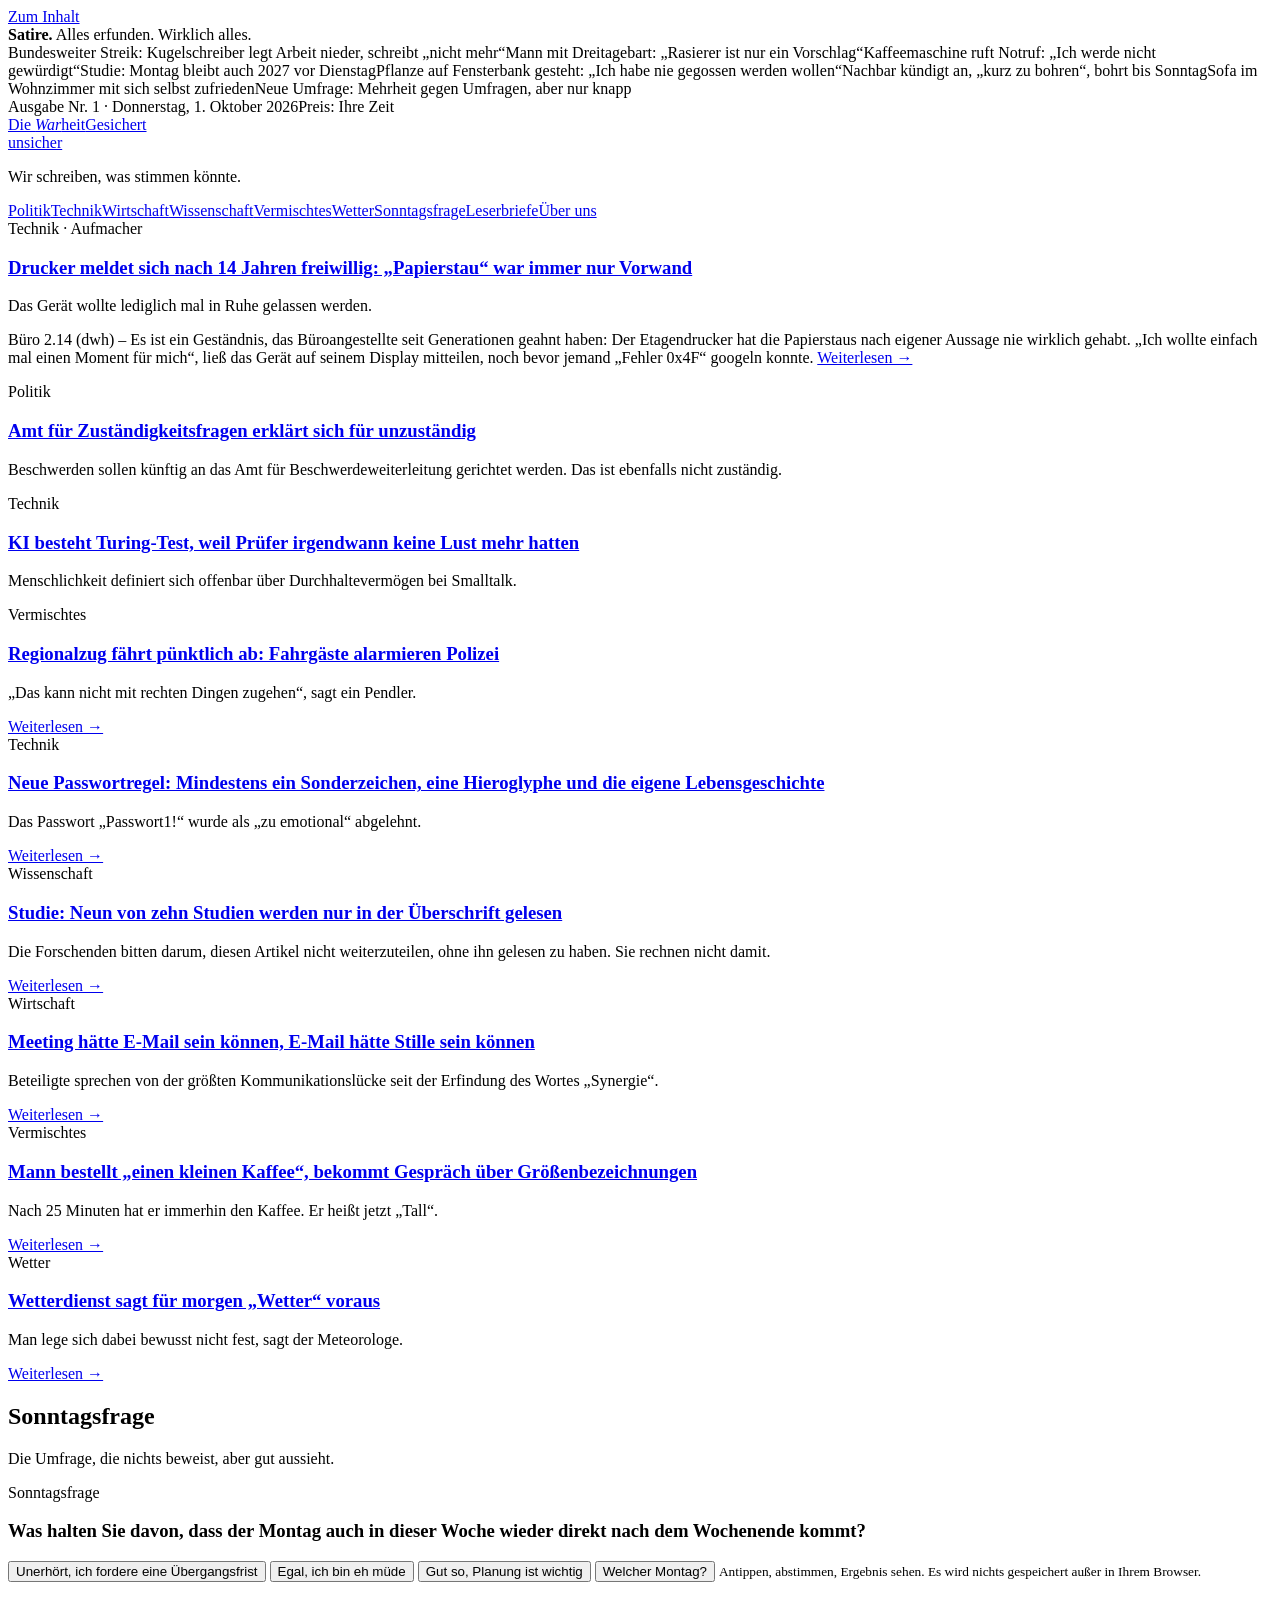
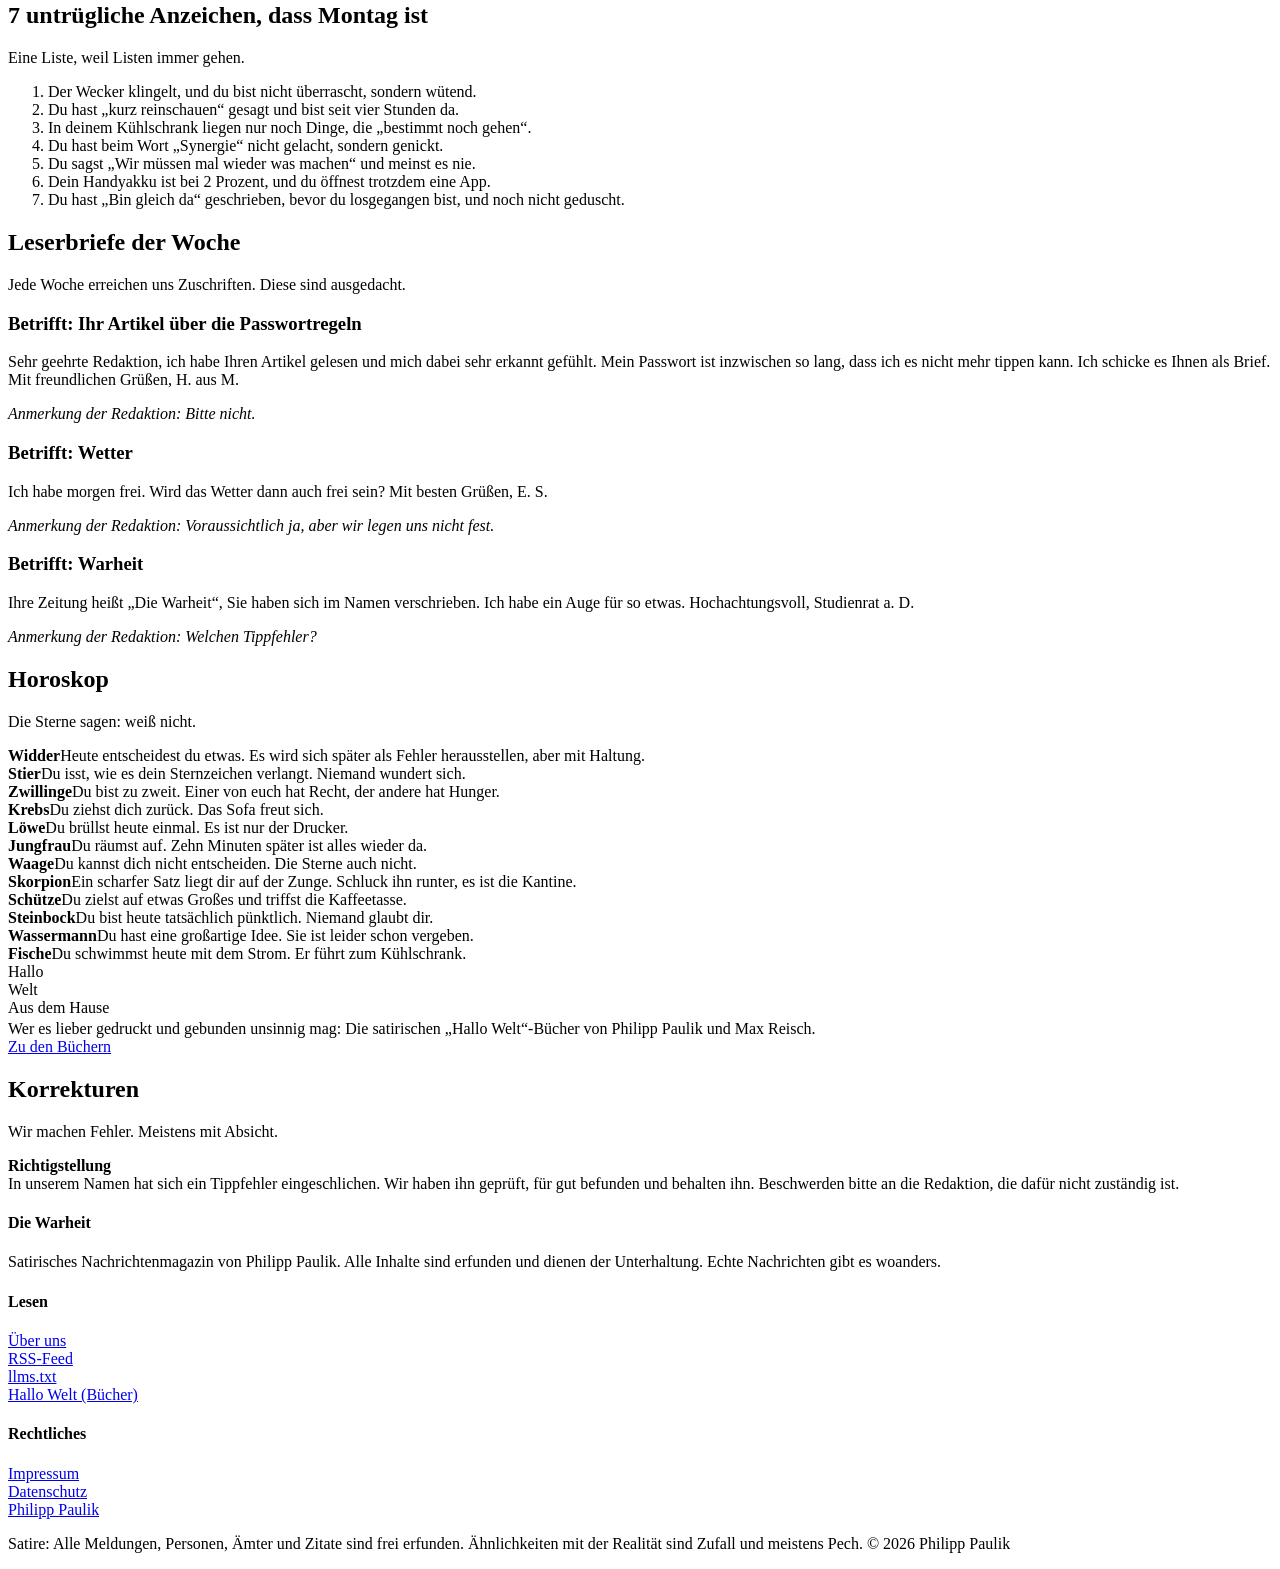
==== index.html @ dd538dd8 "Create index.html for satirical news magazine Initial HTML structure for the satirical news magazine" ====
<!doctype html>
<html lang="de"><head><meta charset="utf-8"><meta name="viewport" content="width=device-width,initial-scale=1">
<title>Die Warheit: Satirisches Nachrichtenmagazin (alles erfunden)</title><meta name="description" content="Die Warheit ist ein satirisches Nachrichtenmagazin. Meldungen, Sonntagsfrage, Leserbriefe und Horoskop. Alles erfunden, nichts davon ist wahr.">
<link rel="canonical" href="https://diewarheit.de/"><meta name="robots" content="index,follow,max-image-preview:large">
<meta name="theme-color" content="#efe7d2"><link rel="icon" href="/favicon.svg" type="image/svg+xml">
<link rel="alternate" type="application/rss+xml" title="Die Warheit" href="/feed.xml">
<meta name="rating" content="general"><meta name="genre" content="satire">
<meta property="og:type" content="website"><meta property="og:site_name" content="Die Warheit (Satire)"><meta property="og:locale" content="de_DE">
<meta property="og:title" content="Die Warheit: Satirisches Nachrichtenmagazin (alles erfunden)"><meta property="og:description" content="Die Warheit ist ein satirisches Nachrichtenmagazin. Meldungen, Sonntagsfrage, Leserbriefe und Horoskop. Alles erfunden, nichts davon ist wahr."><meta property="og:url" content="https://diewarheit.de/">
<meta property="og:image" content="https://diewarheit.de/og.png"><meta property="og:image:width" content="1200"><meta property="og:image:height" content="630">
<meta name="twitter:card" content="summary_large_image"><meta name="twitter:image" content="https://diewarheit.de/og.png">
<link rel="stylesheet" href="/style.css"><script type="application/ld+json">{"@context": "https://schema.org", "@graph": [{"@type": "Organization", "@id": "https://diewarheit.de/#org", "name": "Die Warheit", "url": "https://diewarheit.de/", "logo": {"@type": "ImageObject", "url": "https://diewarheit.de/favicon.svg"}, "founder": {"@type": "Person", "name": "Philipp Paulik", "url": "https://philipp-paulik.de"}, "description": "Satirisches Nachrichtenmagazin. Alle Inhalte sind erfunden."}, {"@type": "WebSite", "@id": "https://diewarheit.de/#site", "url": "https://diewarheit.de/", "name": "Die Warheit", "inLanguage": "de-DE", "publisher": {"@id": "https://diewarheit.de/#org"}, "description": "Satirisches Nachrichtenmagazin, alles erfunden."}, {"@type": "CollectionPage", "url": "https://diewarheit.de/", "name": "Die Warheit", "description": "Satirisches Nachrichtenmagazin. Alle Inhalte sind erfunden.", "genre": "Satire", "isPartOf": {"@id": "https://diewarheit.de/#site"}, "hasPart": [{"@type": "SatiricalArticle", "headline": "Drucker meldet sich nach 14 Jahren freiwillig: „Papierstau“ war immer nur Vorwand", "url": "https://diewarheit.de/drucker-meldet-sich-nach-14-jahren"}, {"@type": "SatiricalArticle", "headline": "Amt für Zuständigkeitsfragen erklärt sich für unzuständig", "url": "https://diewarheit.de/amt-fuer-zustaendigkeitsfragen-unzustaendig"}, {"@type": "SatiricalArticle", "headline": "KI besteht Turing-Test, weil Prüfer irgendwann keine Lust mehr hatten", "url": "https://diewarheit.de/ki-besteht-turing-test-pruefer-hatten-keine-lust"}, {"@type": "SatiricalArticle", "headline": "Regionalzug fährt pünktlich ab: Fahrgäste alarmieren Polizei", "url": "https://diewarheit.de/regionalzug-puenktlich-fahrgaeste-rufen-polizei"}, {"@type": "SatiricalArticle", "headline": "Neue Passwortregel: Mindestens ein Sonderzeichen, eine Hieroglyphe und die eigene Lebensgeschichte", "url": "https://diewarheit.de/neue-passwortregel-lebensgeschichte"}, {"@type": "SatiricalArticle", "headline": "Studie: Neun von zehn Studien werden nur in der Überschrift gelesen", "url": "https://diewarheit.de/studie-neun-von-zehn-studien-nicht-gelesen"}, {"@type": "SatiricalArticle", "headline": "Meeting hätte E-Mail sein können, E-Mail hätte Stille sein können", "url": "https://diewarheit.de/meeting-haette-eine-mail-sein-koennen"}, {"@type": "SatiricalArticle", "headline": "Mann bestellt „einen kleinen Kaffee“, bekommt Gespräch über Größenbezeichnungen", "url": "https://diewarheit.de/kleiner-kaffee-gespraech-ueber-groessen"}, {"@type": "SatiricalArticle", "headline": "Wetterdienst sagt für morgen „Wetter“ voraus", "url": "https://diewarheit.de/wetterdienst-morgen-wetter"}]}]}</script>
</head><body><a class="skip" href="#main">Zum Inhalt</a>
<div class="sat"><b>Satire.</b> Alles erfunden. Wirklich alles.</div>
<div class="ticker" aria-label="Eilmeldungen (Satire)"><div><span>Bundesweiter Streik: Kugelschreiber legt Arbeit nieder, schreibt „nicht mehr“</span><span>Mann mit Dreitagebart: „Rasierer ist nur ein Vorschlag“</span><span>Kaffeemaschine ruft Notruf: „Ich werde nicht gewürdigt“</span><span>Studie: Montag bleibt auch 2027 vor Dienstag</span><span>Pflanze auf Fensterbank gesteht: „Ich habe nie gegossen werden wollen“</span><span>Nachbar kündigt an, „kurz zu bohren“, bohrt bis Sonntag</span><span>Sofa im Wohnzimmer mit sich selbst zufrieden</span><span>Neue Umfrage: Mehrheit gegen Umfragen, aber nur knapp</span></div></div>
<header class="mast"><div class="meta"><span>Ausgabe Nr. 1 · Donnerstag, 1. Oktober 2026</span><span>Preis: Ihre Zeit</span></div>
<a class="title" href="/">Die <i>War</i>heit<span class="stamp" aria-hidden="true">Gesichert<br>unsicher</span></a>
<p class="motto">Wir schreiben, was stimmen könnte.</p></header>
<nav class="rub" aria-label="Rubriken"><a href="/#politik">Politik</a><a href="/#technik">Technik</a><a href="/#wirtschaft">Wirtschaft</a><a href="/#wissenschaft">Wissenschaft</a><a href="/#vermischtes">Vermischtes</a><a href="/#wetter">Wetter</a><a href="/#sonntagsfrage">Sonntagsfrage</a><a href="/#leserbriefe">Leserbriefe</a><a href="/ueber">Über uns</a></nav>
<main id="main"><span id="politik"></span><span id="technik"></span><span id="wirtschaft"></span><span id="wissenschaft"></span><span id="vermischtes"></span><span id="wetter"></span><div class="wrap"><section class="top"><article class="lead"><div class="kick">Technik · Aufmacher</div><h1><a href="/drucker-meldet-sich-nach-14-jahren">Drucker meldet sich nach 14 Jahren freiwillig: „Papierstau“ war immer nur Vorwand</a></h1><p class="deck">Das Gerät wollte lediglich mal in Ruhe gelassen werden.</p><p><span class="dl">Büro 2.14 (dwh) – </span>Es ist ein Geständnis, das Büroangestellte seit Generationen geahnt haben: Der Etagendrucker hat die Papierstaus nach eigener Aussage nie wirklich gehabt. „Ich wollte einfach mal einen Moment für mich“, ließ das Gerät auf seinem Display mitteilen, noch bevor jemand „Fehler 0x4F“ googeln konnte. <a class="more" href="/drucker-meldet-sich-nach-14-jahren">Weiterlesen →</a></p></article>
<aside class="side"><article><div class="kick">Politik</div><h3><a href="/amt-fuer-zustaendigkeitsfragen-unzustaendig">Amt für Zuständigkeitsfragen erklärt sich für unzuständig</a></h3><p>Beschwerden sollen künftig an das Amt für Beschwerdeweiterleitung gerichtet werden. Das ist ebenfalls nicht zuständig.</p></article><article><div class="kick">Technik</div><h3><a href="/ki-besteht-turing-test-pruefer-hatten-keine-lust">KI besteht Turing-Test, weil Prüfer irgendwann keine Lust mehr hatten</a></h3><p>Menschlichkeit definiert sich offenbar über Durchhaltevermögen bei Smalltalk.</p></article></aside></section>
<section class="cols"><article id="vermischtes-region"><div class="kick">Vermischtes</div><h3><a href="/regionalzug-puenktlich-fahrgaeste-rufen-polizei">Regionalzug fährt pünktlich ab: Fahrgäste alarmieren Polizei</a></h3><p>„Das kann nicht mit rechten Dingen zugehen“, sagt ein Pendler.</p><a class="more" href="/regionalzug-puenktlich-fahrgaeste-rufen-polizei">Weiterlesen →</a></article><article id="technik-neue-p"><div class="kick">Technik</div><h3><a href="/neue-passwortregel-lebensgeschichte">Neue Passwortregel: Mindestens ein Sonderzeichen, eine Hieroglyphe und die eigene Lebensgeschichte</a></h3><p>Das Passwort „Passwort1!“ wurde als „zu emotional“ abgelehnt.</p><a class="more" href="/neue-passwortregel-lebensgeschichte">Weiterlesen →</a></article><article id="wissenschaft-studie"><div class="kick">Wissenschaft</div><h3><a href="/studie-neun-von-zehn-studien-nicht-gelesen">Studie: Neun von zehn Studien werden nur in der Überschrift gelesen</a></h3><p>Die Forschenden bitten darum, diesen Artikel nicht weiterzuteilen, ohne ihn gelesen zu haben. Sie rechnen nicht damit.</p><a class="more" href="/studie-neun-von-zehn-studien-nicht-gelesen">Weiterlesen →</a></article><article id="wirtschaft-meetin"><div class="kick">Wirtschaft</div><h3><a href="/meeting-haette-eine-mail-sein-koennen">Meeting hätte E-Mail sein können, E-Mail hätte Stille sein können</a></h3><p>Beteiligte sprechen von der größten Kommunikationslücke seit der Erfindung des Wortes „Synergie“.</p><a class="more" href="/meeting-haette-eine-mail-sein-koennen">Weiterlesen →</a></article><article id="vermischtes-kleine"><div class="kick">Vermischtes</div><h3><a href="/kleiner-kaffee-gespraech-ueber-groessen">Mann bestellt „einen kleinen Kaffee“, bekommt Gespräch über Größenbezeichnungen</a></h3><p>Nach 25 Minuten hat er immerhin den Kaffee. Er heißt jetzt „Tall“.</p><a class="more" href="/kleiner-kaffee-gespraech-ueber-groessen">Weiterlesen →</a></article><article id="wetter-wetter"><div class="kick">Wetter</div><h3><a href="/wetterdienst-morgen-wetter">Wetterdienst sagt für morgen „Wetter“ voraus</a></h3><p>Man lege sich dabei bewusst nicht fest, sagt der Meteorologe.</p><a class="more" href="/wetterdienst-morgen-wetter">Weiterlesen →</a></article></section></div>
<section class="sec" id="sonntagsfrage"><div class="wrap two"><div><h2>Sonntagsfrage</h2><p class="sub">Die Umfrage, die nichts beweist, aber gut aussieht.</p><div class="poll" id="poll"><div class="kick">Sonntagsfrage</div><h3>Was halten Sie davon, dass der Montag auch in dieser Woche wieder direkt nach dem Wochenende kommt?</h3>
<button type="button"><span class="bar"></span><span class="lab"><span>Unerhört, ich fordere eine Übergangsfrist</span><span class="pc"></span></span></button>
<button type="button"><span class="bar"></span><span class="lab"><span>Egal, ich bin eh müde</span><span class="pc"></span></span></button>
<button type="button"><span class="bar"></span><span class="lab"><span>Gut so, Planung ist wichtig</span><span class="pc"></span></span></button>
<button type="button"><span class="bar"></span><span class="lab"><span>Welcher Montag?</span><span class="pc"></span></span></button>
<small>Antippen, abstimmen, Ergebnis sehen. Es wird nichts gespeichert außer in Ihrem Browser.</small></div></div>
<div><h2>7 untrügliche Anzeichen, dass Montag ist</h2><p class="sub">Eine Liste, weil Listen immer gehen.</p><ol class="anz"><li>Der Wecker klingelt, und du bist nicht überrascht, sondern wütend.</li><li>Du hast „kurz reinschauen“ gesagt und bist seit vier Stunden da.</li><li>In deinem Kühlschrank liegen nur noch Dinge, die „bestimmt noch gehen“.</li><li>Du hast beim Wort „Synergie“ nicht gelacht, sondern genickt.</li><li>Du sagst „Wir müssen mal wieder was machen“ und meinst es nie.</li><li>Dein Handyakku ist bei 2 Prozent, und du öffnest trotzdem eine App.</li><li>Du hast „Bin gleich da“ geschrieben, bevor du losgegangen bist, und noch nicht geduscht.</li></ol></div></div></section>
<section class="sec" id="leserbriefe"><div class="wrap two"><div><h2>Leserbriefe der Woche</h2><p class="sub">Jede Woche erreichen uns Zuschriften. Diese sind ausgedacht.</p><div class="brief"><h3>Betrifft: Ihr Artikel über die Passwortregeln</h3><p>Sehr geehrte Redaktion, ich habe Ihren Artikel gelesen und mich dabei sehr erkannt gefühlt. Mein Passwort ist inzwischen so lang, dass ich es nicht mehr tippen kann. Ich schicke es Ihnen als Brief. Mit freundlichen Grüßen, H. aus M.</p><em>Anmerkung der Redaktion: Bitte nicht.</em></div><div class="brief"><h3>Betrifft: Wetter</h3><p>Ich habe morgen frei. Wird das Wetter dann auch frei sein? Mit besten Grüßen, E. S.</p><em>Anmerkung der Redaktion: Voraussichtlich ja, aber wir legen uns nicht fest.</em></div><div class="brief"><h3>Betrifft: Warheit</h3><p>Ihre Zeitung heißt „Die Warheit“, Sie haben sich im Namen verschrieben. Ich habe ein Auge für so etwas. Hochachtungsvoll, Studienrat a. D.</p><em>Anmerkung der Redaktion: Welchen Tippfehler?</em></div></div>
<div><h2>Horoskop</h2><p class="sub">Die Sterne sagen: weiß nicht.</p><div class="horo"><div><b>Widder</b>Heute entscheidest du etwas. Es wird sich später als Fehler herausstellen, aber mit Haltung.</div><div><b>Stier</b>Du isst, wie es dein Sternzeichen verlangt. Niemand wundert sich.</div><div><b>Zwillinge</b>Du bist zu zweit. Einer von euch hat Recht, der andere hat Hunger.</div><div><b>Krebs</b>Du ziehst dich zurück. Das Sofa freut sich.</div><div><b>Löwe</b>Du brüllst heute einmal. Es ist nur der Drucker.</div><div><b>Jungfrau</b>Du räumst auf. Zehn Minuten später ist alles wieder da.</div><div><b>Waage</b>Du kannst dich nicht entscheiden. Die Sterne auch nicht.</div><div><b>Skorpion</b>Ein scharfer Satz liegt dir auf der Zunge. Schluck ihn runter, es ist die Kantine.</div><div><b>Schütze</b>Du zielst auf etwas Großes und triffst die Kaffeetasse.</div><div><b>Steinbock</b>Du bist heute tatsächlich pünktlich. Niemand glaubt dir.</div><div><b>Wassermann</b>Du hast eine großartige Idee. Sie ist leider schon vergeben.</div><div><b>Fische</b>Du schwimmst heute mit dem Strom. Er führt zum Kühlschrank.</div></div></div></div></section>
<section class="sec"><div class="wrap"><div class="house"><div class="big">Hallo<br>Welt</div><div><div class="kick">Aus dem Hause</div><p style="margin:.2em 0 0">Wer es lieber gedruckt und gebunden unsinnig mag: Die satirischen „Hallo Welt“-Bücher von Philipp Paulik und Max Reisch.</p></div><a class="btn" href="https://paulik-reisch.de">Zu den Büchern</a></div></div></section>
<section class="sec"><div class="wrap"><h2>Korrekturen</h2><p class="sub">Wir machen Fehler. Meistens mit Absicht.</p><div class="corr"><b>Richtigstellung</b><br>In unserem Namen hat sich ein Tippfehler eingeschlichen. Wir haben ihn geprüft, für gut befunden und behalten ihn. Beschwerden bitte an die Redaktion, die dafür nicht zuständig ist.</div></div></section></main>
<footer><div class="wrap"><div><h4>Die Warheit</h4>Satirisches Nachrichtenmagazin von Philipp Paulik. Alle Inhalte sind erfunden und dienen der Unterhaltung. Echte Nachrichten gibt es woanders.</div>
<div><h4>Lesen</h4><a href="/ueber">Über uns</a><br><a href="/feed.xml">RSS-Feed</a><br><a href="/llms.txt">llms.txt</a><br><a href="https://paulik-reisch.de">Hallo Welt (Bücher)</a></div>
<div><h4>Rechtliches</h4><a href="/impressum">Impressum</a><br><a href="/datenschutz">Datenschutz</a><br><a href="https://philipp-paulik.de">Philipp Paulik</a></div>
<p class="note">Satire: Alle Meldungen, Personen, Ämter und Zitate sind frei erfunden. Ähnlichkeiten mit der Realität sind Zufall und meistens Pech. © 2026 Philipp Paulik</p></div></footer>
<script src="/app.js" defer></script></body></html>
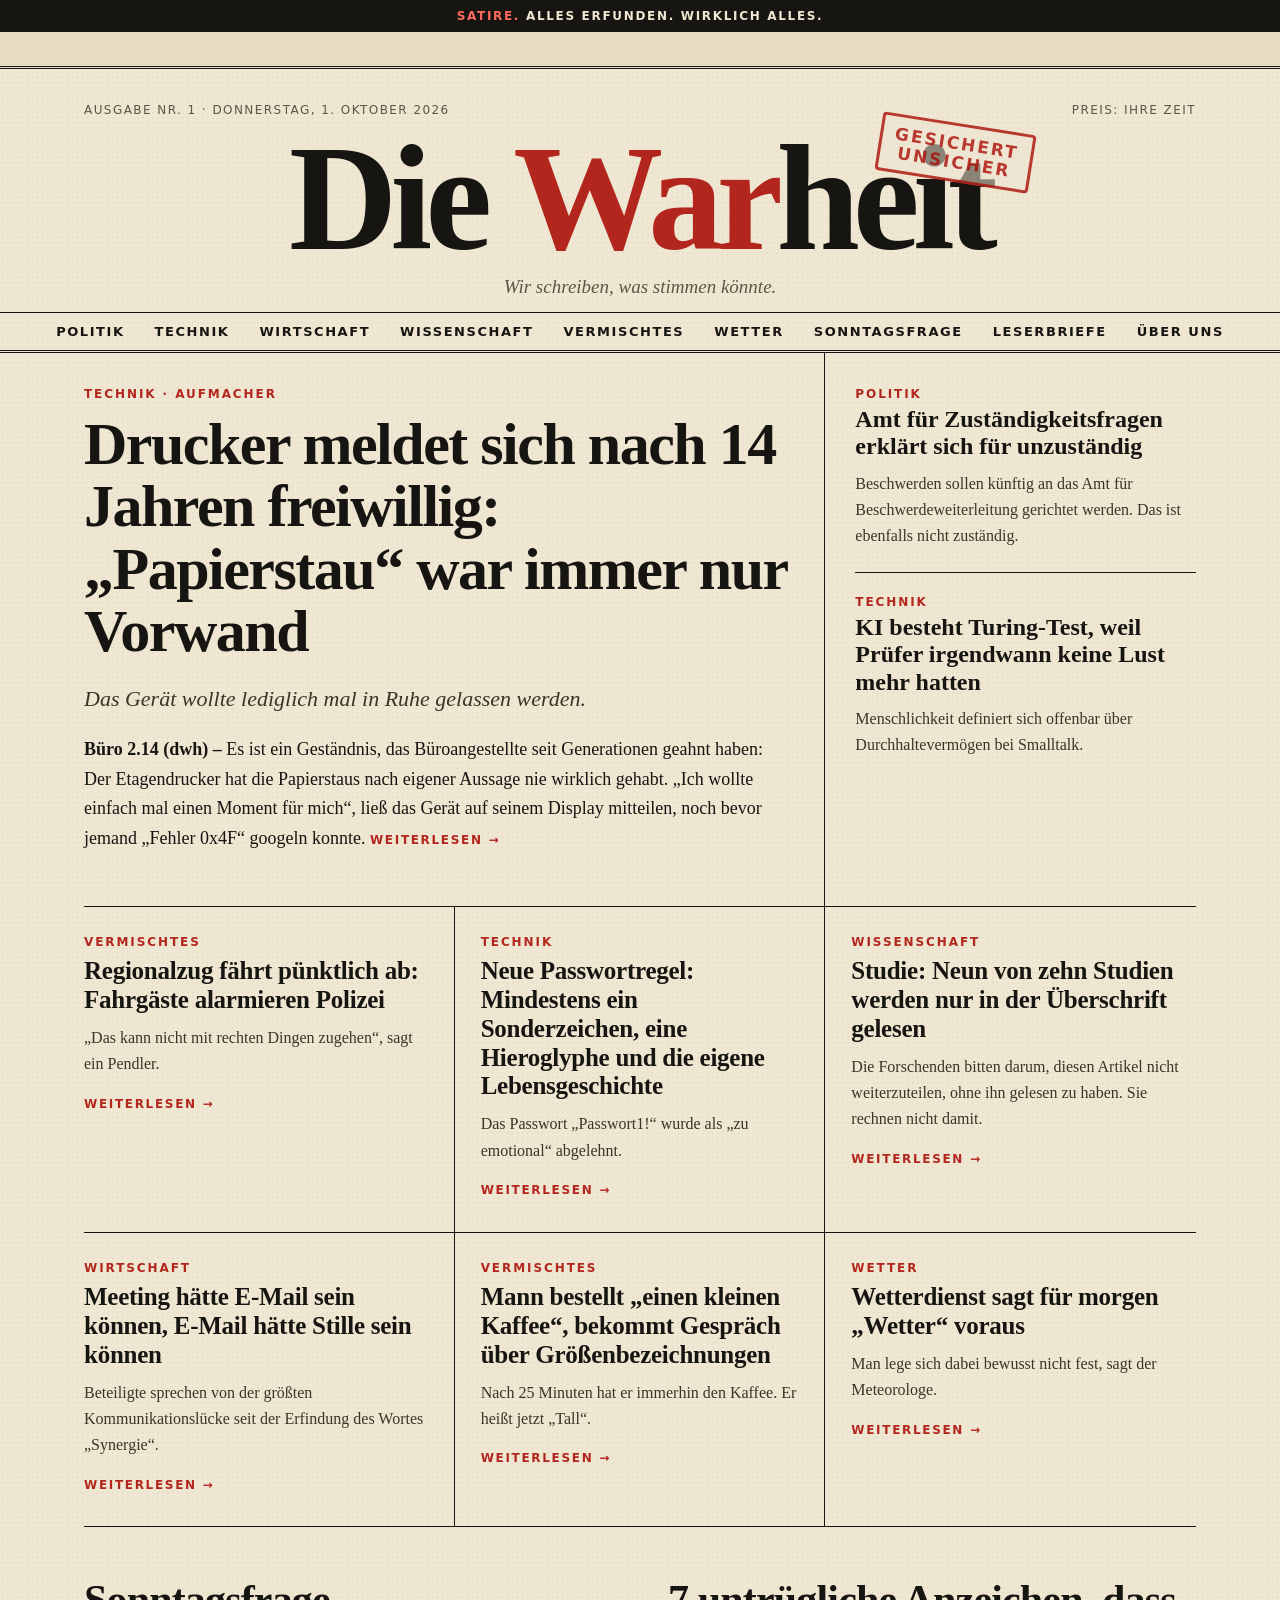
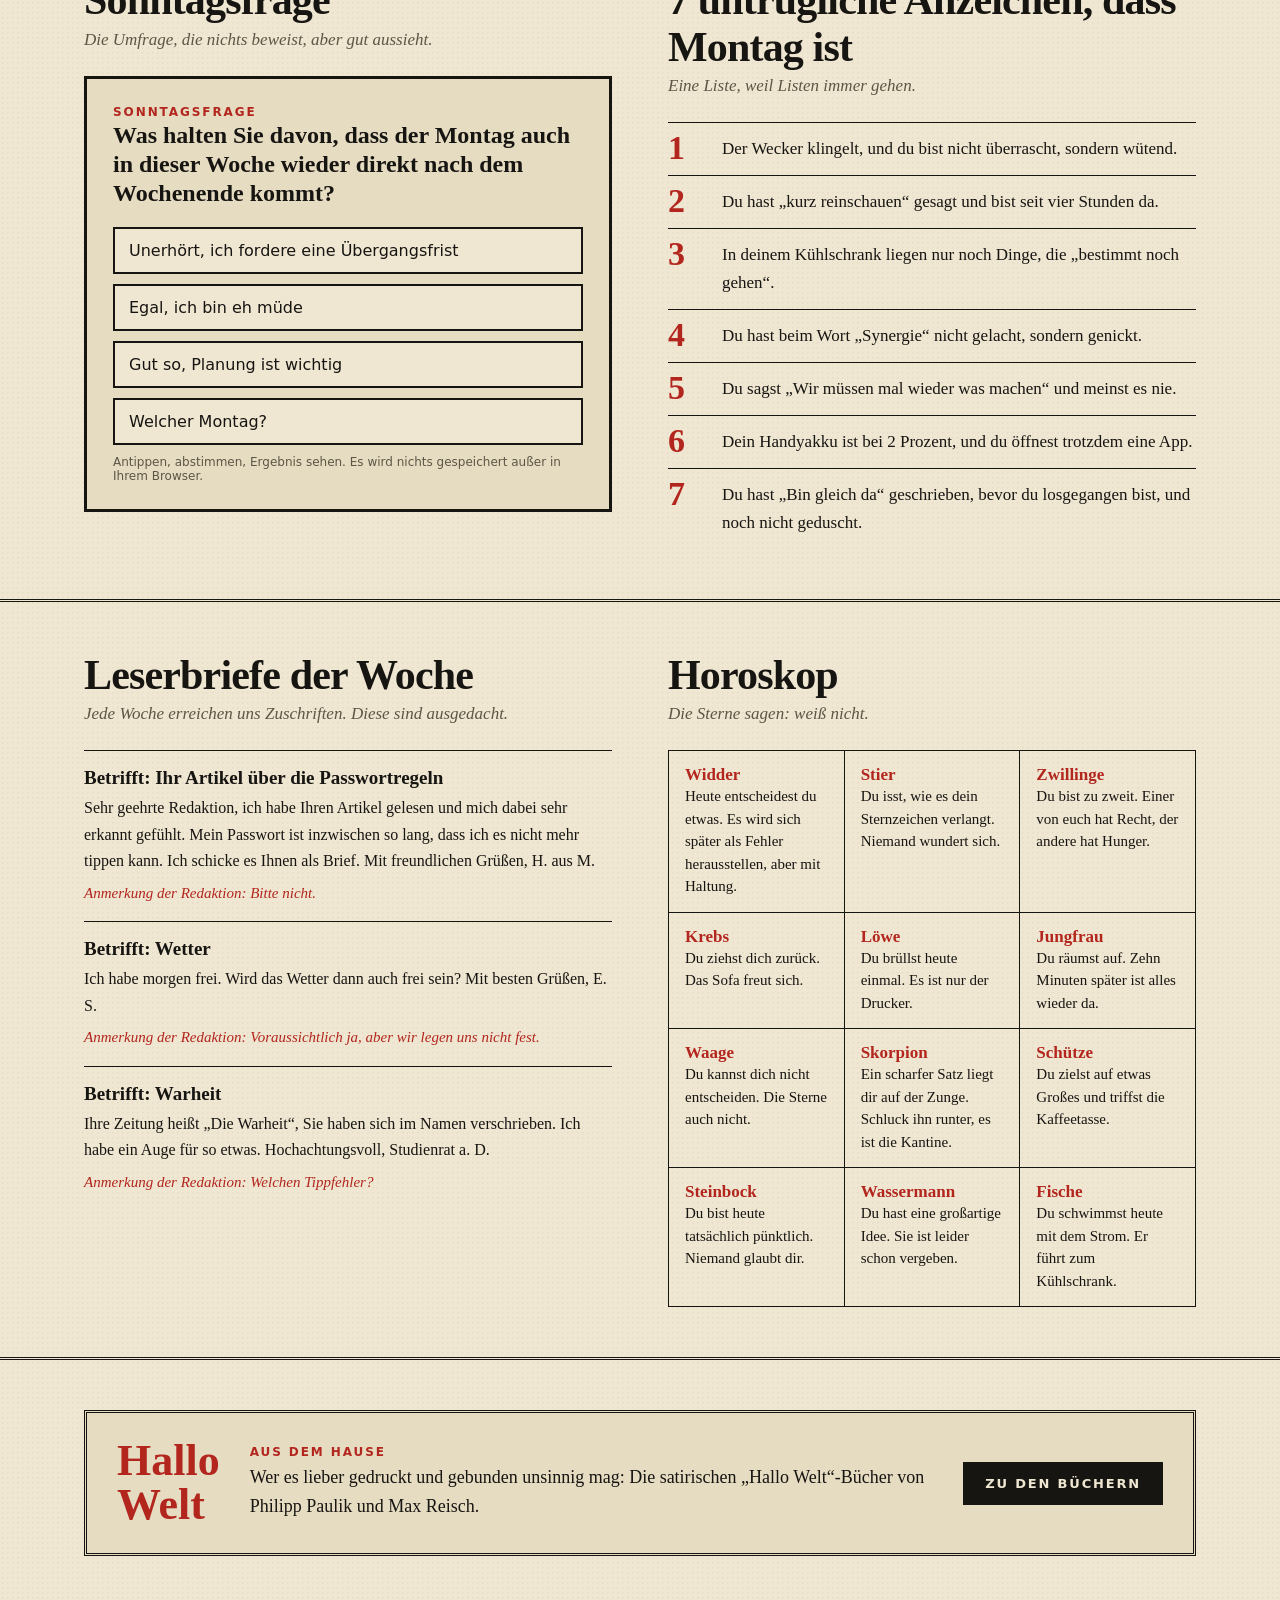
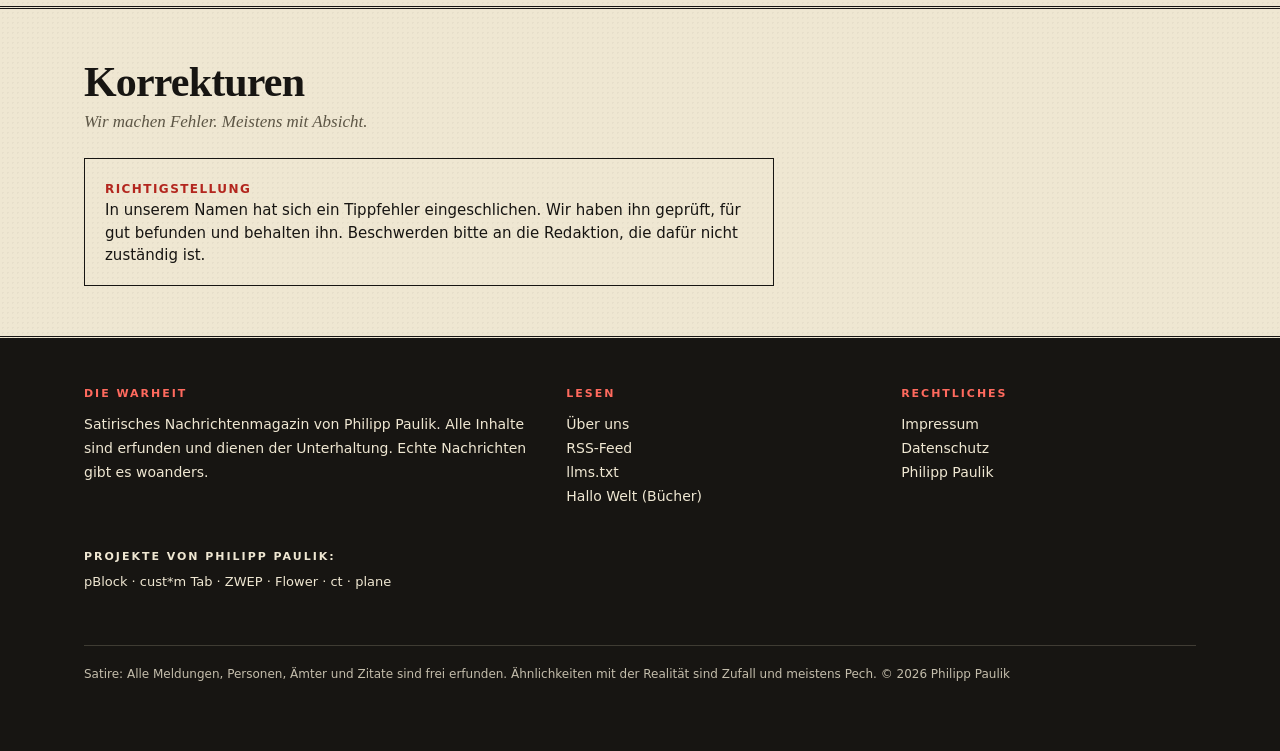
==== commit 9d0da6bd: "Update footer with project links and satire note Added a new paragraph listing projects by Philipp P" ====
--- a/index.html
+++ b/index.html
@@ -34,5 +34,5 @@
 <footer><div class="wrap"><div><h4>Die Warheit</h4>Satirisches Nachrichtenmagazin von Philipp Paulik. Alle Inhalte sind erfunden und dienen der Unterhaltung. Echte Nachrichten gibt es woanders.</div>
 <div><h4>Lesen</h4><a href="/ueber">Über uns</a><br><a href="/feed.xml">RSS-Feed</a><br><a href="/llms.txt">llms.txt</a><br><a href="https://paulik-reisch.de">Hallo Welt (Bücher)</a></div>
 <div><h4>Rechtliches</h4><a href="/impressum">Impressum</a><br><a href="/datenschutz">Datenschutz</a><br><a href="https://philipp-paulik.de">Philipp Paulik</a></div>
-<p class="note">Satire: Alle Meldungen, Personen, Ämter und Zitate sind frei erfunden. Ähnlichkeiten mit der Realität sind Zufall und meistens Pech. © 2026 Philipp Paulik</p></div></footer>
+<p class="proj"><b>Projekte von Philipp Paulik:</b> <a href="https://pblock.philipp-paulik.de">pBlock</a> · <a href="https://custmtab.philipp-paulik.de">cust*m Tab</a> · <a href="https://zwep.philipp-paulik.de">ZWEP</a> · <a href="https://flower.philipp-paulik.de">Flower</a> · <a href="https://ct.philipp-paulik.de">ct</a> · <a href="https://plane.philipp-paulik.de">plane</a></p><p class="note">Satire: Alle Meldungen, Personen, Ämter und Zitate sind frei erfunden. Ähnlichkeiten mit der Realität sind Zufall und meistens Pech. © 2026 Philipp Paulik</p></div></footer>
 <script src="/app.js" defer></script></body></html>
--- a/style.css
+++ b/style.css
@@ -0,0 +1,75 @@
+:root{--paper:#efe7d2;--paper2:#e6dcc2;--ink:#171512;--mute:#5d5646;--red:#b3261e;--line:#171512;--serif:Georgia,"Iowan Old Style","Palatino Linotype","Noto Serif",serif;--sans:system-ui,-apple-system,"Segoe UI",Roboto,Arial,sans-serif;--w:1160px}
+*{box-sizing:border-box}html{-webkit-text-size-adjust:100%;scroll-behavior:smooth}
+body{margin:0;background:var(--paper);color:var(--ink);font:18px/1.65 var(--serif);background-image:radial-gradient(rgba(0,0,0,.035) 1px,transparent 1px);background-size:5px 5px}
+a{color:inherit}a:hover{color:var(--red)}
+::selection{background:var(--red);color:#fff}
+.wrap{max-width:var(--w);margin:0 auto;padding:0 24px}
+.skip{position:absolute;left:-999px;top:0;background:var(--red);color:#fff;padding:.5rem 1rem;z-index:100}.skip:focus{left:0}
+.sat{background:var(--ink);color:var(--paper);font:700 12px/1 var(--sans);letter-spacing:.14em;text-transform:uppercase;text-align:center;padding:10px 12px}
+.sat b{color:#ff6a5e}
+.ticker{border-bottom:3px double var(--ink);overflow:hidden;white-space:nowrap;font:700 14px var(--sans);padding:9px 0;background:var(--paper2)}
+.ticker div{display:inline-block;padding-left:100%;animation:tk 70s linear infinite}
+.ticker:hover div{animation-play-state:paused}
+.ticker span{margin-right:34px}.ticker span:before{content:"+++ ";color:var(--red)}
+@keyframes tk{to{transform:translateX(-100%)}}
+.mast{text-align:center;padding:34px 0 14px;border-bottom:1px solid var(--ink)}
+.mast .meta{display:flex;justify-content:space-between;font:12px var(--sans);letter-spacing:.12em;text-transform:uppercase;color:var(--mute);max-width:var(--w);margin:0 auto 14px;padding:0 24px}
+.title{display:inline-block;position:relative;font:900 clamp(54px,12vw,150px)/.9 var(--serif);letter-spacing:-.045em;text-decoration:none;text-transform:none}
+.title i{font-style:normal;color:var(--red)}
+.motto{font:italic 19px var(--serif);color:var(--mute);margin:10px 0 0}
+.stamp{position:absolute;right:-6%;top:-6%;transform:rotate(9deg);border:3px solid var(--red);color:var(--red);font:900 clamp(11px,1.4vw,17px)/1.1 var(--sans);letter-spacing:.12em;text-transform:uppercase;padding:8px 12px;border-radius:4px;opacity:.9;background:rgba(239,231,210,.6);pointer-events:none}
+nav.rub{border-bottom:3px double var(--ink);display:flex;justify-content:center;flex-wrap:wrap;gap:6px 30px;padding:11px 12px;font:700 13px var(--sans);letter-spacing:.12em;text-transform:uppercase}
+nav.rub a{text-decoration:none}nav.rub a:hover,nav.rub a[aria-current]{color:var(--red);text-decoration:underline;text-underline-offset:6px}
+.kick{font:700 12px var(--sans);letter-spacing:.16em;text-transform:uppercase;color:var(--red)}
+.top{display:grid;grid-template-columns:2fr 1fr;gap:0;border-bottom:1px solid var(--ink)}
+.top>*{padding:34px 30px}.top>*:first-child{padding-left:0;border-right:1px solid var(--ink)}.top>*:last-child{padding-right:0}
+.lead h1,.lead h2{font:900 clamp(34px,5vw,60px)/1.04 var(--serif);letter-spacing:-.025em;margin:.2em 0 .3em}
+.lead h2 a,.lead h1 a{text-decoration:none}
+.lead .deck{font-size:22px;font-style:italic;color:#3a3529;margin:0 0 14px}
+.dl{font-weight:700}
+.side h3{font:900 24px/1.15 var(--serif);margin:.2em 0 .4em}
+.side article{padding-bottom:22px;margin-bottom:22px;border-bottom:1px solid var(--ink)}.side article:last-child{border:0;margin:0;padding:0}
+.side h3 a{text-decoration:none}.side p{font-size:16px;margin:0;color:#3a3529}
+.cols{display:grid;grid-template-columns:repeat(3,1fr);border-bottom:1px solid var(--ink)}
+.cols article{padding:28px 26px;border-right:1px solid var(--ink)}.cols article:nth-child(3n){border-right:0}.cols article:nth-child(3n+1){padding-left:0}.cols article:nth-child(3n){padding-right:0}
+.cols article:nth-child(n+4){border-top:1px solid var(--ink)}
+.cols h3{font:900 25px/1.15 var(--serif);margin:.35em 0 .4em;letter-spacing:-.01em}.cols h3 a{text-decoration:none}.cols p{font-size:16px;margin:0 0 10px;color:#3a3529}
+.more{font:700 12px var(--sans);letter-spacing:.14em;text-transform:uppercase;text-decoration:none;color:var(--red)}
+.sec{padding:50px 0;border-bottom:3px double var(--ink)}
+.sec h2,.sech{font:900 clamp(28px,4vw,42px)/1.1 var(--serif);letter-spacing:-.02em;margin:0 0 6px}
+.sec .sub{font:italic 17px var(--serif);color:var(--mute);margin:0 0 26px}
+.two{display:grid;grid-template-columns:1fr 1fr;gap:56px}
+.poll{border:3px solid var(--ink);padding:26px;background:var(--paper2)}
+.poll h3{font:900 24px/1.2 var(--serif);margin:.1em 0 .8em}
+.poll button{display:block;width:100%;text-align:left;font:16px var(--sans);padding:12px 14px;margin:0 0 10px;border:2px solid var(--ink);background:var(--paper);cursor:pointer;position:relative;overflow:hidden;color:var(--ink)}
+.poll button:hover{background:#fff}
+.poll .bar{position:absolute;left:0;top:0;bottom:0;background:rgba(179,38,30,.22);width:0;transition:width .7s}
+.poll .lab{position:relative;display:flex;justify-content:space-between;gap:10px}
+.poll small{display:block;font:12px var(--sans);color:var(--mute);margin-top:8px}
+.brief{border-top:1px solid var(--ink);padding:16px 0}.brief h3{font:700 19px var(--serif);margin:0 0 6px}.brief p{margin:0;font-size:16px}.brief em{display:block;color:var(--red);margin-top:6px;font-size:15px}
+.anz{counter-reset:a;list-style:none;padding:0;margin:0}.anz li{counter-increment:a;padding:12px 0 12px 54px;border-top:1px solid var(--ink);position:relative;font-size:17px}
+.anz li:before{content:counter(a);position:absolute;left:0;top:6px;font:900 34px var(--serif);color:var(--red)}
+.horo{display:grid;grid-template-columns:repeat(3,1fr);gap:0;border-top:1px solid var(--ink);border-left:1px solid var(--ink)}
+.horo div{padding:14px 16px;border-right:1px solid var(--ink);border-bottom:1px solid var(--ink);font-size:15px;line-height:1.5}.horo b{display:block;font:900 17px var(--serif);color:var(--red)}
+.house{display:grid;grid-template-columns:auto 1fr auto;gap:30px;align-items:center;border:3px double var(--ink);padding:26px 30px;background:var(--paper2)}
+.house .big{font:900 44px/1 var(--serif);color:var(--red)}
+.btn{display:inline-block;font:700 13px var(--sans);letter-spacing:.14em;text-transform:uppercase;text-decoration:none;background:var(--ink);color:var(--paper);padding:14px 22px}.btn:hover{background:var(--red);color:#fff}
+.corr{font:15px/1.5 var(--sans);border:1px solid var(--ink);padding:18px 20px;max-width:46em}.corr b{text-transform:uppercase;letter-spacing:.12em;font-size:12px;color:var(--red)}
+/* article */
+.art{max-width:760px;margin:0 auto;padding:54px 24px 30px}
+.art h1{font:900 clamp(36px,6vw,66px)/1.04 var(--serif);letter-spacing:-.03em;margin:.2em 0 .3em}
+.art .deck{font:italic 24px/1.4 var(--serif);color:#3a3529;margin:0 0 22px}
+.byl{font:12px var(--sans);letter-spacing:.1em;text-transform:uppercase;color:var(--mute);border-top:1px solid var(--ink);border-bottom:1px solid var(--ink);padding:10px 0;margin-bottom:28px}
+.art .body p{margin:0 0 1.2em}
+.notice{border:3px solid var(--red);color:var(--red);font:700 13px/1.5 var(--sans);letter-spacing:.06em;text-transform:uppercase;padding:14px 18px;margin:34px 0;transform:rotate(-.6deg)}
+.legal{max-width:760px;margin:0 auto;padding:60px 24px}.legal h1{font:900 48px/1.1 var(--serif)}.legal h2{font:900 24px var(--serif);margin-top:2em}
+footer{background:var(--ink);color:var(--paper);padding:46px 0 54px;font:14px/1.7 var(--sans)}
+footer .wrap{display:grid;grid-template-columns:1.5fr 1fr 1fr;gap:40px}footer a{text-decoration:none}footer a:hover{text-decoration:underline;color:#ff8d83}
+footer h4{font-size:11px;letter-spacing:.18em;text-transform:uppercase;margin:0 0 10px;color:#ff6a5e}
+footer .note{grid-column:1/-1;border-top:1px solid #4a463c;padding-top:18px;font-size:12px;opacity:.8}
+:focus-visible{outline:3px solid var(--red);outline-offset:3px}
+@media(max-width:860px){body{font-size:17px}.top{grid-template-columns:1fr}.top>*{padding:26px 0!important;border-right:0!important}.top>*:first-child{border-bottom:1px solid var(--ink)}.cols{grid-template-columns:1fr}.cols article{padding:24px 0!important;border-right:0!important;border-top:1px solid var(--ink)}.cols article:first-child{border-top:0}.two{grid-template-columns:1fr;gap:40px}.horo{grid-template-columns:1fr 1fr}.house{grid-template-columns:1fr;gap:12px}footer .wrap{grid-template-columns:1fr}.stamp{position:static;display:block;width:max-content;margin:10px auto 0;transform:rotate(-3deg)}.mast .meta{flex-direction:column;gap:4px;align-items:center}}
+@media(prefers-reduced-motion:reduce){.ticker div{animation:none;padding-left:0;white-space:normal}.ticker{white-space:normal}html{scroll-behavior:auto}}
+h1,h2,h3{hyphens:auto;overflow-wrap:break-word}.art h1{font-size:clamp(32px,8vw,66px)}
+
+footer .proj{grid-column:1/-1;margin:0;font-size:13px}footer .proj b{display:block;margin-bottom:4px;font-size:11px;letter-spacing:.18em;text-transform:uppercase}
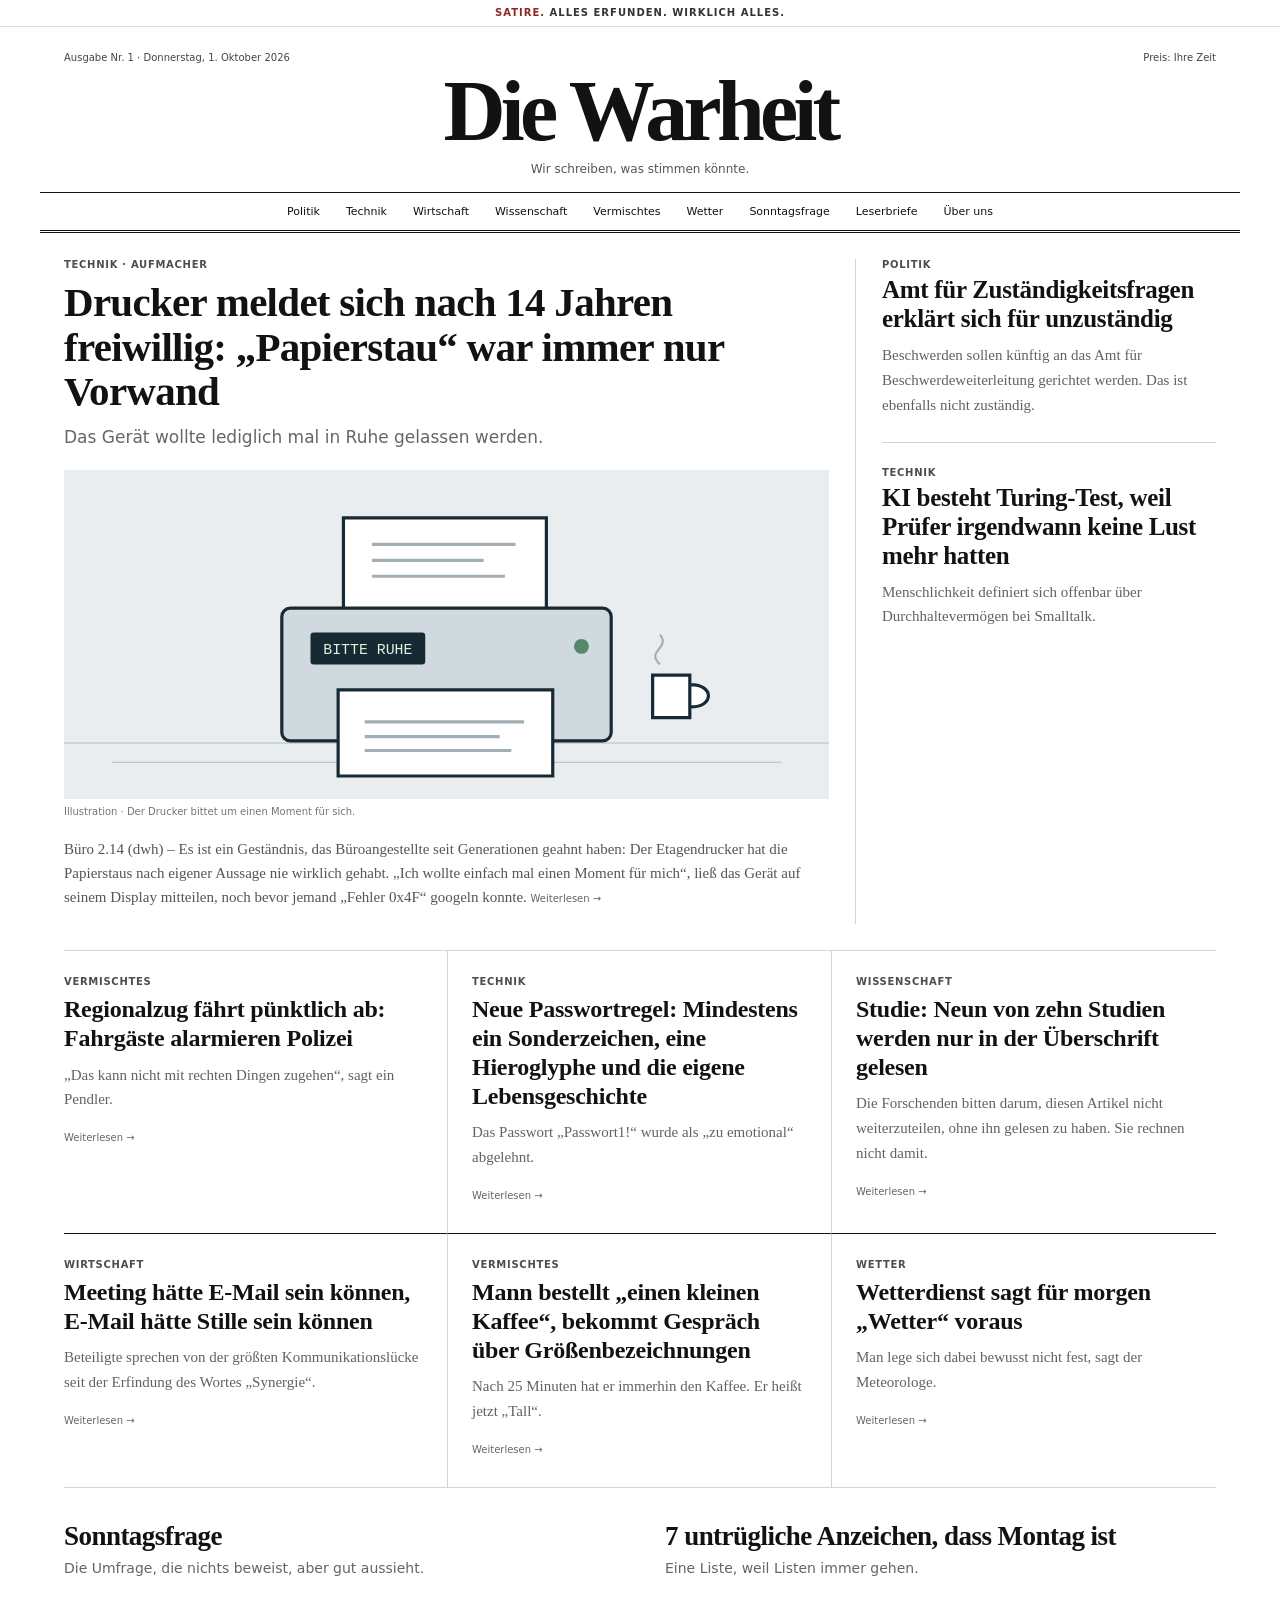
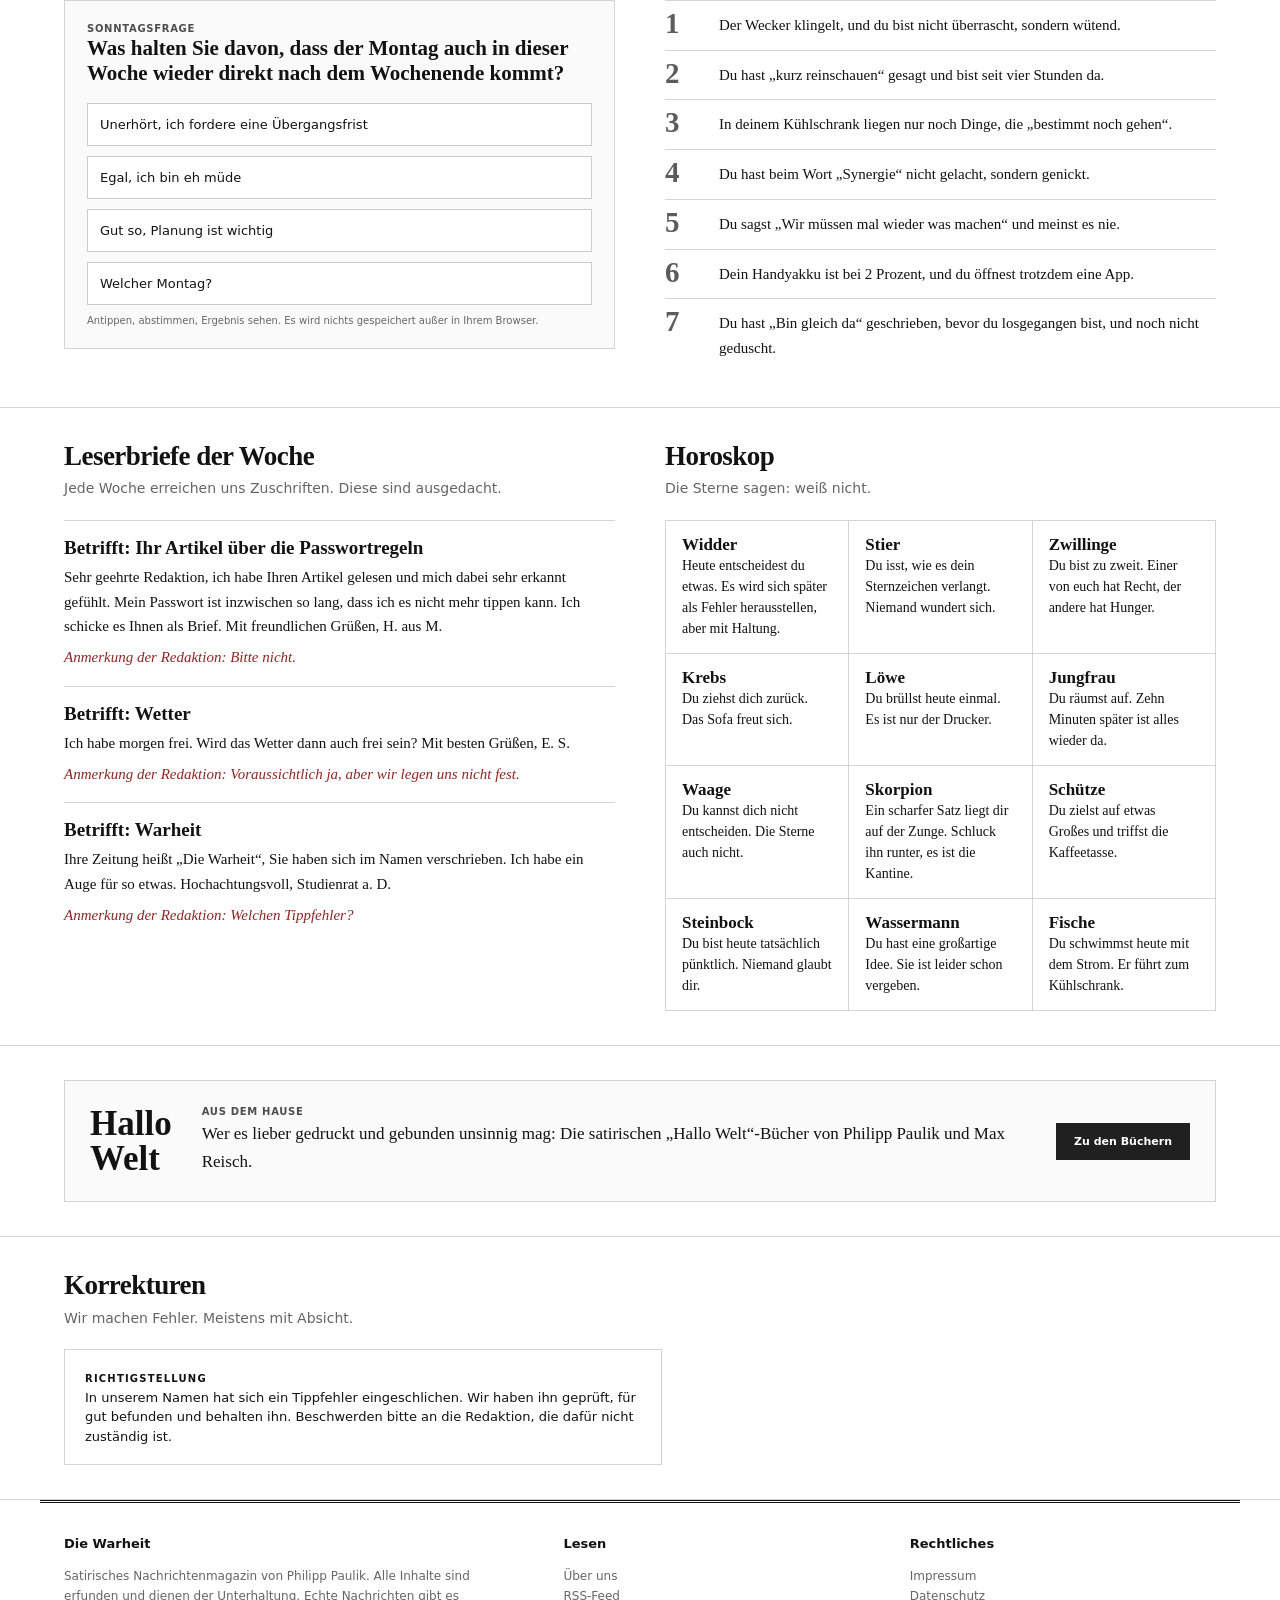
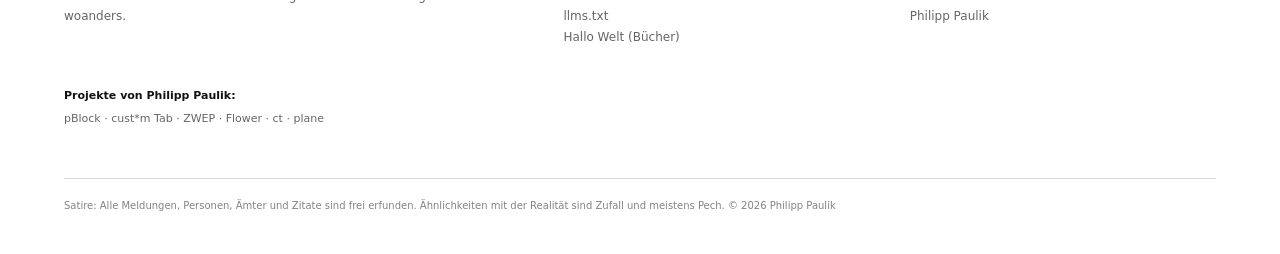
==== commit 8ef50da9: "Update index.html" ====
--- a/index.html
+++ b/index.html
@@ -1,25 +1,26 @@
-<!doctype html>
-<html lang="de"><head><meta charset="utf-8"><meta name="viewport" content="width=device-width,initial-scale=1">
-<title>Die Warheit: Satirisches Nachrichtenmagazin (alles erfunden)</title><meta name="description" content="Die Warheit ist ein satirisches Nachrichtenmagazin. Meldungen, Sonntagsfrage, Leserbriefe und Horoskop. Alles erfunden, nichts davon ist wahr.">
-<link rel="canonical" href="https://diewarheit.de/"><meta name="robots" content="index,follow,max-image-preview:large">
-<meta name="theme-color" content="#efe7d2"><link rel="icon" href="/favicon.svg" type="image/svg+xml">
-<link rel="alternate" type="application/rss+xml" title="Die Warheit" href="/feed.xml">
-<meta name="rating" content="general"><meta name="genre" content="satire">
-<meta property="og:type" content="website"><meta property="og:site_name" content="Die Warheit (Satire)"><meta property="og:locale" content="de_DE">
-<meta property="og:title" content="Die Warheit: Satirisches Nachrichtenmagazin (alles erfunden)"><meta property="og:description" content="Die Warheit ist ein satirisches Nachrichtenmagazin. Meldungen, Sonntagsfrage, Leserbriefe und Horoskop. Alles erfunden, nichts davon ist wahr."><meta property="og:url" content="https://diewarheit.de/">
-<meta property="og:image" content="https://diewarheit.de/og.png"><meta property="og:image:width" content="1200"><meta property="og:image:height" content="630">
-<meta name="twitter:card" content="summary_large_image"><meta name="twitter:image" content="https://diewarheit.de/og.png">
-<link rel="stylesheet" href="/style.css"><script type="application/ld+json">{"@context": "https://schema.org", "@graph": [{"@type": "Organization", "@id": "https://diewarheit.de/#org", "name": "Die Warheit", "url": "https://diewarheit.de/", "logo": {"@type": "ImageObject", "url": "https://diewarheit.de/favicon.svg"}, "founder": {"@type": "Person", "name": "Philipp Paulik", "url": "https://philipp-paulik.de"}, "description": "Satirisches Nachrichtenmagazin. Alle Inhalte sind erfunden."}, {"@type": "WebSite", "@id": "https://diewarheit.de/#site", "url": "https://diewarheit.de/", "name": "Die Warheit", "inLanguage": "de-DE", "publisher": {"@id": "https://diewarheit.de/#org"}, "description": "Satirisches Nachrichtenmagazin, alles erfunden."}, {"@type": "CollectionPage", "url": "https://diewarheit.de/", "name": "Die Warheit", "description": "Satirisches Nachrichtenmagazin. Alle Inhalte sind erfunden.", "genre": "Satire", "isPartOf": {"@id": "https://diewarheit.de/#site"}, "hasPart": [{"@type": "SatiricalArticle", "headline": "Drucker meldet sich nach 14 Jahren freiwillig: „Papierstau“ war immer nur Vorwand", "url": "https://diewarheit.de/drucker-meldet-sich-nach-14-jahren"}, {"@type": "SatiricalArticle", "headline": "Amt für Zuständigkeitsfragen erklärt sich für unzuständig", "url": "https://diewarheit.de/amt-fuer-zustaendigkeitsfragen-unzustaendig"}, {"@type": "SatiricalArticle", "headline": "KI besteht Turing-Test, weil Prüfer irgendwann keine Lust mehr hatten", "url": "https://diewarheit.de/ki-besteht-turing-test-pruefer-hatten-keine-lust"}, {"@type": "SatiricalArticle", "headline": "Regionalzug fährt pünktlich ab: Fahrgäste alarmieren Polizei", "url": "https://diewarheit.de/regionalzug-puenktlich-fahrgaeste-rufen-polizei"}, {"@type": "SatiricalArticle", "headline": "Neue Passwortregel: Mindestens ein Sonderzeichen, eine Hieroglyphe und die eigene Lebensgeschichte", "url": "https://diewarheit.de/neue-passwortregel-lebensgeschichte"}, {"@type": "SatiricalArticle", "headline": "Studie: Neun von zehn Studien werden nur in der Überschrift gelesen", "url": "https://diewarheit.de/studie-neun-von-zehn-studien-nicht-gelesen"}, {"@type": "SatiricalArticle", "headline": "Meeting hätte E-Mail sein können, E-Mail hätte Stille sein können", "url": "https://diewarheit.de/meeting-haette-eine-mail-sein-koennen"}, {"@type": "SatiricalArticle", "headline": "Mann bestellt „einen kleinen Kaffee“, bekommt Gespräch über Größenbezeichnungen", "url": "https://diewarheit.de/kleiner-kaffee-gespraech-ueber-groessen"}, {"@type": "SatiricalArticle", "headline": "Wetterdienst sagt für morgen „Wetter“ voraus", "url": "https://diewarheit.de/wetterdienst-morgen-wetter"}]}]}</script>
+<!DOCTYPE html>
+
+<html lang="de"><head><meta charset="utf-8"/><meta content="width=device-width,initial-scale=1" name="viewport"/>
+<title>Die Warheit: Satirisches Nachrichtenmagazin (alles erfunden)</title><meta content="Die Warheit ist ein satirisches Nachrichtenmagazin. Meldungen, Sonntagsfrage, Leserbriefe und Horoskop. Alles erfunden, nichts davon ist wahr." name="description"/>
+<link href="https://diewarheit.de/" rel="canonical"/><meta content="index,follow,max-image-preview:large" name="robots"/>
+<meta content="#ffffff" name="theme-color"/><link href="/favicon.svg" rel="icon" type="image/svg+xml"/>
+<link href="/feed.xml" rel="alternate" title="Die Warheit" type="application/rss+xml"/>
+<meta content="general" name="rating"/><meta content="satire" name="genre"/>
+<meta content="website" property="og:type"/><meta content="Die Warheit (Satire)" property="og:site_name"/><meta content="de_DE" property="og:locale"/>
+<meta content="Die Warheit: Satirisches Nachrichtenmagazin (alles erfunden)" property="og:title"/><meta content="Die Warheit ist ein satirisches Nachrichtenmagazin. Meldungen, Sonntagsfrage, Leserbriefe und Horoskop. Alles erfunden, nichts davon ist wahr." property="og:description"/><meta content="https://diewarheit.de/" property="og:url"/>
+<meta content="https://plane.philipp-paulik.de/assets/diewarheit-og.png" property="og:image"/><meta content="1200" property="og:image:width"/><meta content="630" property="og:image:height"/>
+<meta content="summary_large_image" name="twitter:card"/><meta content="https://plane.philipp-paulik.de/assets/diewarheit-og.png" name="twitter:image"/>
+<link href="/style.css" rel="stylesheet"/><script type="application/ld+json">{"@context": "https://schema.org", "@graph": [{"@type": "Organization", "@id": "https://diewarheit.de/#org", "name": "Die Warheit", "url": "https://diewarheit.de/", "logo": {"@type": "ImageObject", "url": "https://diewarheit.de/favicon.svg"}, "founder": {"@type": "Person", "name": "Philipp Paulik", "url": "https://philipp-paulik.de"}, "description": "Satirisches Nachrichtenmagazin. Alle Inhalte sind erfunden."}, {"@type": "WebSite", "@id": "https://diewarheit.de/#site", "url": "https://diewarheit.de/", "name": "Die Warheit", "inLanguage": "de-DE", "publisher": {"@id": "https://diewarheit.de/#org"}, "description": "Satirisches Nachrichtenmagazin, alles erfunden."}, {"@type": "CollectionPage", "url": "https://diewarheit.de/", "name": "Die Warheit", "description": "Satirisches Nachrichtenmagazin. Alle Inhalte sind erfunden.", "genre": "Satire", "isPartOf": {"@id": "https://diewarheit.de/#site"}, "hasPart": [{"@type": "SatiricalArticle", "headline": "Drucker meldet sich nach 14 Jahren freiwillig: „Papierstau“ war immer nur Vorwand", "url": "https://diewarheit.de/drucker-meldet-sich-nach-14-jahren"}, {"@type": "SatiricalArticle", "headline": "Amt für Zuständigkeitsfragen erklärt sich für unzuständig", "url": "https://diewarheit.de/amt-fuer-zustaendigkeitsfragen-unzustaendig"}, {"@type": "SatiricalArticle", "headline": "KI besteht Turing-Test, weil Prüfer irgendwann keine Lust mehr hatten", "url": "https://diewarheit.de/ki-besteht-turing-test-pruefer-hatten-keine-lust"}, {"@type": "SatiricalArticle", "headline": "Regionalzug fährt pünktlich ab: Fahrgäste alarmieren Polizei", "url": "https://diewarheit.de/regionalzug-puenktlich-fahrgaeste-rufen-polizei"}, {"@type": "SatiricalArticle", "headline": "Neue Passwortregel: Mindestens ein Sonderzeichen, eine Hieroglyphe und die eigene Lebensgeschichte", "url": "https://diewarheit.de/neue-passwortregel-lebensgeschichte"}, {"@type": "SatiricalArticle", "headline": "Studie: Neun von zehn Studien werden nur in der Überschrift gelesen", "url": "https://diewarheit.de/studie-neun-von-zehn-studien-nicht-gelesen"}, {"@type": "SatiricalArticle", "headline": "Meeting hätte E-Mail sein können, E-Mail hätte Stille sein können", "url": "https://diewarheit.de/meeting-haette-eine-mail-sein-koennen"}, {"@type": "SatiricalArticle", "headline": "Mann bestellt „einen kleinen Kaffee“, bekommt Gespräch über Größenbezeichnungen", "url": "https://diewarheit.de/kleiner-kaffee-gespraech-ueber-groessen"}, {"@type": "SatiricalArticle", "headline": "Wetterdienst sagt für morgen „Wetter“ voraus", "url": "https://diewarheit.de/wetterdienst-morgen-wetter"}]}]}</script>
 </head><body><a class="skip" href="#main">Zum Inhalt</a>
 <div class="sat"><b>Satire.</b> Alles erfunden. Wirklich alles.</div>
-<div class="ticker" aria-label="Eilmeldungen (Satire)"><div><span>Bundesweiter Streik: Kugelschreiber legt Arbeit nieder, schreibt „nicht mehr“</span><span>Mann mit Dreitagebart: „Rasierer ist nur ein Vorschlag“</span><span>Kaffeemaschine ruft Notruf: „Ich werde nicht gewürdigt“</span><span>Studie: Montag bleibt auch 2027 vor Dienstag</span><span>Pflanze auf Fensterbank gesteht: „Ich habe nie gegossen werden wollen“</span><span>Nachbar kündigt an, „kurz zu bohren“, bohrt bis Sonntag</span><span>Sofa im Wohnzimmer mit sich selbst zufrieden</span><span>Neue Umfrage: Mehrheit gegen Umfragen, aber nur knapp</span></div></div>
+<div aria-label="Eilmeldungen (Satire)" class="ticker"><div><span>Bundesweiter Streik: Kugelschreiber legt Arbeit nieder, schreibt „nicht mehr“</span><span>Mann mit Dreitagebart: „Rasierer ist nur ein Vorschlag“</span><span>Kaffeemaschine ruft Notruf: „Ich werde nicht gewürdigt“</span><span>Studie: Montag bleibt auch 2027 vor Dienstag</span><span>Pflanze auf Fensterbank gesteht: „Ich habe nie gegossen werden wollen“</span><span>Nachbar kündigt an, „kurz zu bohren“, bohrt bis Sonntag</span><span>Sofa im Wohnzimmer mit sich selbst zufrieden</span><span>Neue Umfrage: Mehrheit gegen Umfragen, aber nur knapp</span></div></div>
 <header class="mast"><div class="meta"><span>Ausgabe Nr. 1 · Donnerstag, 1. Oktober 2026</span><span>Preis: Ihre Zeit</span></div>
-<a class="title" href="/">Die <i>War</i>heit<span class="stamp" aria-hidden="true">Gesichert<br>unsicher</span></a>
+<a class="title" href="/">Die <i>War</i>heit<span aria-hidden="true" class="stamp">Gesichert<br/>unsicher</span></a>
 <p class="motto">Wir schreiben, was stimmen könnte.</p></header>
-<nav class="rub" aria-label="Rubriken"><a href="/#politik">Politik</a><a href="/#technik">Technik</a><a href="/#wirtschaft">Wirtschaft</a><a href="/#wissenschaft">Wissenschaft</a><a href="/#vermischtes">Vermischtes</a><a href="/#wetter">Wetter</a><a href="/#sonntagsfrage">Sonntagsfrage</a><a href="/#leserbriefe">Leserbriefe</a><a href="/ueber">Über uns</a></nav>
-<main id="main"><span id="politik"></span><span id="technik"></span><span id="wirtschaft"></span><span id="wissenschaft"></span><span id="vermischtes"></span><span id="wetter"></span><div class="wrap"><section class="top"><article class="lead"><div class="kick">Technik · Aufmacher</div><h1><a href="/drucker-meldet-sich-nach-14-jahren">Drucker meldet sich nach 14 Jahren freiwillig: „Papierstau“ war immer nur Vorwand</a></h1><p class="deck">Das Gerät wollte lediglich mal in Ruhe gelassen werden.</p><p><span class="dl">Büro 2.14 (dwh) – </span>Es ist ein Geständnis, das Büroangestellte seit Generationen geahnt haben: Der Etagendrucker hat die Papierstaus nach eigener Aussage nie wirklich gehabt. „Ich wollte einfach mal einen Moment für mich“, ließ das Gerät auf seinem Display mitteilen, noch bevor jemand „Fehler 0x4F“ googeln konnte. <a class="more" href="/drucker-meldet-sich-nach-14-jahren">Weiterlesen →</a></p></article>
-<aside class="side"><article><div class="kick">Politik</div><h3><a href="/amt-fuer-zustaendigkeitsfragen-unzustaendig">Amt für Zuständigkeitsfragen erklärt sich für unzuständig</a></h3><p>Beschwerden sollen künftig an das Amt für Beschwerdeweiterleitung gerichtet werden. Das ist ebenfalls nicht zuständig.</p></article><article><div class="kick">Technik</div><h3><a href="/ki-besteht-turing-test-pruefer-hatten-keine-lust">KI besteht Turing-Test, weil Prüfer irgendwann keine Lust mehr hatten</a></h3><p>Menschlichkeit definiert sich offenbar über Durchhaltevermögen bei Smalltalk.</p></article></aside></section>
-<section class="cols"><article id="vermischtes-region"><div class="kick">Vermischtes</div><h3><a href="/regionalzug-puenktlich-fahrgaeste-rufen-polizei">Regionalzug fährt pünktlich ab: Fahrgäste alarmieren Polizei</a></h3><p>„Das kann nicht mit rechten Dingen zugehen“, sagt ein Pendler.</p><a class="more" href="/regionalzug-puenktlich-fahrgaeste-rufen-polizei">Weiterlesen →</a></article><article id="technik-neue-p"><div class="kick">Technik</div><h3><a href="/neue-passwortregel-lebensgeschichte">Neue Passwortregel: Mindestens ein Sonderzeichen, eine Hieroglyphe und die eigene Lebensgeschichte</a></h3><p>Das Passwort „Passwort1!“ wurde als „zu emotional“ abgelehnt.</p><a class="more" href="/neue-passwortregel-lebensgeschichte">Weiterlesen →</a></article><article id="wissenschaft-studie"><div class="kick">Wissenschaft</div><h3><a href="/studie-neun-von-zehn-studien-nicht-gelesen">Studie: Neun von zehn Studien werden nur in der Überschrift gelesen</a></h3><p>Die Forschenden bitten darum, diesen Artikel nicht weiterzuteilen, ohne ihn gelesen zu haben. Sie rechnen nicht damit.</p><a class="more" href="/studie-neun-von-zehn-studien-nicht-gelesen">Weiterlesen →</a></article><article id="wirtschaft-meetin"><div class="kick">Wirtschaft</div><h3><a href="/meeting-haette-eine-mail-sein-koennen">Meeting hätte E-Mail sein können, E-Mail hätte Stille sein können</a></h3><p>Beteiligte sprechen von der größten Kommunikationslücke seit der Erfindung des Wortes „Synergie“.</p><a class="more" href="/meeting-haette-eine-mail-sein-koennen">Weiterlesen →</a></article><article id="vermischtes-kleine"><div class="kick">Vermischtes</div><h3><a href="/kleiner-kaffee-gespraech-ueber-groessen">Mann bestellt „einen kleinen Kaffee“, bekommt Gespräch über Größenbezeichnungen</a></h3><p>Nach 25 Minuten hat er immerhin den Kaffee. Er heißt jetzt „Tall“.</p><a class="more" href="/kleiner-kaffee-gespraech-ueber-groessen">Weiterlesen →</a></article><article id="wetter-wetter"><div class="kick">Wetter</div><h3><a href="/wetterdienst-morgen-wetter">Wetterdienst sagt für morgen „Wetter“ voraus</a></h3><p>Man lege sich dabei bewusst nicht fest, sagt der Meteorologe.</p><a class="more" href="/wetterdienst-morgen-wetter">Weiterlesen →</a></article></section></div>
+<nav aria-label="Rubriken" class="rub"><a href="/#politik">Politik</a><a href="/#technik">Technik</a><a href="/#wirtschaft">Wirtschaft</a><a href="/#wissenschaft">Wissenschaft</a><a href="/#vermischtes">Vermischtes</a><a href="/#wetter">Wetter</a><a href="/#sonntagsfrage">Sonntagsfrage</a><a href="/#leserbriefe">Leserbriefe</a><a href="/ueber">Über uns</a></nav>
+<main id="main"><div class="wrap"><section class="top"><article class="lead" id="technik"><div class="kick">Technik · Aufmacher</div><h1><a href="/drucker-meldet-sich-nach-14-jahren">Drucker meldet sich nach 14 Jahren freiwillig: „Papierstau“ war immer nur Vorwand</a></h1><p class="deck">Das Gerät wollte lediglich mal in Ruhe gelassen werden.</p><figure class="editorial"><svg aria-labelledby="printer-title" role="img" viewbox="0 0 720 310" xmlns="http://www.w3.org/2000/svg"><title id="printer-title">Illustration: Ein Drucker macht Pause</title><rect fill="#e9edf0" height="310" width="720"></rect><path d="M0 257H720M45 275H675" stroke="#b3bdc4"></path><path d="M263 155V45H454V155" fill="#fff" stroke="#172a34" stroke-width="3"></path><path d="M290 70H425M290 85H395M290 100H415" stroke="#a2adb4" stroke-width="3"></path><rect fill="#d0d9de" height="125" rx="8" stroke="#172a34" stroke-width="3" width="310" x="205" y="130"></rect><rect fill="#172a34" height="30" rx="3" width="108" x="232" y="153"></rect><text fill="#e0f2dd" font-family="monospace" font-size="14" x="244" y="173">BITTE RUHE</text><circle cx="487" cy="166" fill="#53886b" r="7"></circle><path d="M258 207H460V288H258Z" fill="#fff" stroke="#172a34" stroke-width="3"></path><path d="M283 237H433M283 251H410M283 264H421" stroke="#a2adb4" stroke-width="3"></path><path d="M554 233v-40h35v40z M590 202c22 0 22 21 0 21" fill="#fff" stroke="#172a34" stroke-width="3"></path><path d="M561 183c-14-13 10-15 0-28" fill="none" stroke="#a2adb4" stroke-width="2"></path></svg><figcaption>Illustration · Der Drucker bittet um einen Moment für sich.</figcaption></figure><p><span class="dl">Büro 2.14 (dwh) – </span>Es ist ein Geständnis, das Büroangestellte seit Generationen geahnt haben: Der Etagendrucker hat die Papierstaus nach eigener Aussage nie wirklich gehabt. „Ich wollte einfach mal einen Moment für mich“, ließ das Gerät auf seinem Display mitteilen, noch bevor jemand „Fehler 0x4F“ googeln konnte. <a class="more" href="/drucker-meldet-sich-nach-14-jahren">Weiterlesen →</a></p></article>
+<aside class="side"><article id="politik"><div class="kick">Politik</div><h3><a href="/amt-fuer-zustaendigkeitsfragen-unzustaendig">Amt für Zuständigkeitsfragen erklärt sich für unzuständig</a></h3><p>Beschwerden sollen künftig an das Amt für Beschwerdeweiterleitung gerichtet werden. Das ist ebenfalls nicht zuständig.</p></article><article><div class="kick">Technik</div><h3><a href="/ki-besteht-turing-test-pruefer-hatten-keine-lust">KI besteht Turing-Test, weil Prüfer irgendwann keine Lust mehr hatten</a></h3><p>Menschlichkeit definiert sich offenbar über Durchhaltevermögen bei Smalltalk.</p></article></aside></section>
+<section class="cols"><article id="vermischtes"><div class="kick">Vermischtes</div><h3><a href="/regionalzug-puenktlich-fahrgaeste-rufen-polizei">Regionalzug fährt pünktlich ab: Fahrgäste alarmieren Polizei</a></h3><p>„Das kann nicht mit rechten Dingen zugehen“, sagt ein Pendler.</p><a class="more" href="/regionalzug-puenktlich-fahrgaeste-rufen-polizei">Weiterlesen →</a></article><article id="technik-neue-p"><div class="kick">Technik</div><h3><a href="/neue-passwortregel-lebensgeschichte">Neue Passwortregel: Mindestens ein Sonderzeichen, eine Hieroglyphe und die eigene Lebensgeschichte</a></h3><p>Das Passwort „Passwort1!“ wurde als „zu emotional“ abgelehnt.</p><a class="more" href="/neue-passwortregel-lebensgeschichte">Weiterlesen →</a></article><article id="wissenschaft"><div class="kick">Wissenschaft</div><h3><a href="/studie-neun-von-zehn-studien-nicht-gelesen">Studie: Neun von zehn Studien werden nur in der Überschrift gelesen</a></h3><p>Die Forschenden bitten darum, diesen Artikel nicht weiterzuteilen, ohne ihn gelesen zu haben. Sie rechnen nicht damit.</p><a class="more" href="/studie-neun-von-zehn-studien-nicht-gelesen">Weiterlesen →</a></article><article id="wirtschaft"><div class="kick">Wirtschaft</div><h3><a href="/meeting-haette-eine-mail-sein-koennen">Meeting hätte E-Mail sein können, E-Mail hätte Stille sein können</a></h3><p>Beteiligte sprechen von der größten Kommunikationslücke seit der Erfindung des Wortes „Synergie“.</p><a class="more" href="/meeting-haette-eine-mail-sein-koennen">Weiterlesen →</a></article><article id="vermischtes-kleine"><div class="kick">Vermischtes</div><h3><a href="/kleiner-kaffee-gespraech-ueber-groessen">Mann bestellt „einen kleinen Kaffee“, bekommt Gespräch über Größenbezeichnungen</a></h3><p>Nach 25 Minuten hat er immerhin den Kaffee. Er heißt jetzt „Tall“.</p><a class="more" href="/kleiner-kaffee-gespraech-ueber-groessen">Weiterlesen →</a></article><article id="wetter"><div class="kick">Wetter</div><h3><a href="/wetterdienst-morgen-wetter">Wetterdienst sagt für morgen „Wetter“ voraus</a></h3><p>Man lege sich dabei bewusst nicht fest, sagt der Meteorologe.</p><a class="more" href="/wetterdienst-morgen-wetter">Weiterlesen →</a></article></section></div>
 <section class="sec" id="sonntagsfrage"><div class="wrap two"><div><h2>Sonntagsfrage</h2><p class="sub">Die Umfrage, die nichts beweist, aber gut aussieht.</p><div class="poll" id="poll"><div class="kick">Sonntagsfrage</div><h3>Was halten Sie davon, dass der Montag auch in dieser Woche wieder direkt nach dem Wochenende kommt?</h3>
 <button type="button"><span class="bar"></span><span class="lab"><span>Unerhört, ich fordere eine Übergangsfrist</span><span class="pc"></span></span></button>
 <button type="button"><span class="bar"></span><span class="lab"><span>Egal, ich bin eh müde</span><span class="pc"></span></span></button>
@@ -29,10 +30,10 @@
 <div><h2>7 untrügliche Anzeichen, dass Montag ist</h2><p class="sub">Eine Liste, weil Listen immer gehen.</p><ol class="anz"><li>Der Wecker klingelt, und du bist nicht überrascht, sondern wütend.</li><li>Du hast „kurz reinschauen“ gesagt und bist seit vier Stunden da.</li><li>In deinem Kühlschrank liegen nur noch Dinge, die „bestimmt noch gehen“.</li><li>Du hast beim Wort „Synergie“ nicht gelacht, sondern genickt.</li><li>Du sagst „Wir müssen mal wieder was machen“ und meinst es nie.</li><li>Dein Handyakku ist bei 2 Prozent, und du öffnest trotzdem eine App.</li><li>Du hast „Bin gleich da“ geschrieben, bevor du losgegangen bist, und noch nicht geduscht.</li></ol></div></div></section>
 <section class="sec" id="leserbriefe"><div class="wrap two"><div><h2>Leserbriefe der Woche</h2><p class="sub">Jede Woche erreichen uns Zuschriften. Diese sind ausgedacht.</p><div class="brief"><h3>Betrifft: Ihr Artikel über die Passwortregeln</h3><p>Sehr geehrte Redaktion, ich habe Ihren Artikel gelesen und mich dabei sehr erkannt gefühlt. Mein Passwort ist inzwischen so lang, dass ich es nicht mehr tippen kann. Ich schicke es Ihnen als Brief. Mit freundlichen Grüßen, H. aus M.</p><em>Anmerkung der Redaktion: Bitte nicht.</em></div><div class="brief"><h3>Betrifft: Wetter</h3><p>Ich habe morgen frei. Wird das Wetter dann auch frei sein? Mit besten Grüßen, E. S.</p><em>Anmerkung der Redaktion: Voraussichtlich ja, aber wir legen uns nicht fest.</em></div><div class="brief"><h3>Betrifft: Warheit</h3><p>Ihre Zeitung heißt „Die Warheit“, Sie haben sich im Namen verschrieben. Ich habe ein Auge für so etwas. Hochachtungsvoll, Studienrat a. D.</p><em>Anmerkung der Redaktion: Welchen Tippfehler?</em></div></div>
 <div><h2>Horoskop</h2><p class="sub">Die Sterne sagen: weiß nicht.</p><div class="horo"><div><b>Widder</b>Heute entscheidest du etwas. Es wird sich später als Fehler herausstellen, aber mit Haltung.</div><div><b>Stier</b>Du isst, wie es dein Sternzeichen verlangt. Niemand wundert sich.</div><div><b>Zwillinge</b>Du bist zu zweit. Einer von euch hat Recht, der andere hat Hunger.</div><div><b>Krebs</b>Du ziehst dich zurück. Das Sofa freut sich.</div><div><b>Löwe</b>Du brüllst heute einmal. Es ist nur der Drucker.</div><div><b>Jungfrau</b>Du räumst auf. Zehn Minuten später ist alles wieder da.</div><div><b>Waage</b>Du kannst dich nicht entscheiden. Die Sterne auch nicht.</div><div><b>Skorpion</b>Ein scharfer Satz liegt dir auf der Zunge. Schluck ihn runter, es ist die Kantine.</div><div><b>Schütze</b>Du zielst auf etwas Großes und triffst die Kaffeetasse.</div><div><b>Steinbock</b>Du bist heute tatsächlich pünktlich. Niemand glaubt dir.</div><div><b>Wassermann</b>Du hast eine großartige Idee. Sie ist leider schon vergeben.</div><div><b>Fische</b>Du schwimmst heute mit dem Strom. Er führt zum Kühlschrank.</div></div></div></div></section>
-<section class="sec"><div class="wrap"><div class="house"><div class="big">Hallo<br>Welt</div><div><div class="kick">Aus dem Hause</div><p style="margin:.2em 0 0">Wer es lieber gedruckt und gebunden unsinnig mag: Die satirischen „Hallo Welt“-Bücher von Philipp Paulik und Max Reisch.</p></div><a class="btn" href="https://paulik-reisch.de">Zu den Büchern</a></div></div></section>
-<section class="sec"><div class="wrap"><h2>Korrekturen</h2><p class="sub">Wir machen Fehler. Meistens mit Absicht.</p><div class="corr"><b>Richtigstellung</b><br>In unserem Namen hat sich ein Tippfehler eingeschlichen. Wir haben ihn geprüft, für gut befunden und behalten ihn. Beschwerden bitte an die Redaktion, die dafür nicht zuständig ist.</div></div></section></main>
+<section class="sec"><div class="wrap"><div class="house"><div class="big">Hallo<br/>Welt</div><div><div class="kick">Aus dem Hause</div><p style="margin:.2em 0 0">Wer es lieber gedruckt und gebunden unsinnig mag: Die satirischen „Hallo Welt“-Bücher von Philipp Paulik und Max Reisch.</p></div><a class="btn" href="https://paulik-reisch.de">Zu den Büchern</a></div></div></section>
+<section class="sec"><div class="wrap"><h2>Korrekturen</h2><p class="sub">Wir machen Fehler. Meistens mit Absicht.</p><div class="corr"><b>Richtigstellung</b><br/>In unserem Namen hat sich ein Tippfehler eingeschlichen. Wir haben ihn geprüft, für gut befunden und behalten ihn. Beschwerden bitte an die Redaktion, die dafür nicht zuständig ist.</div></div></section></main>
 <footer><div class="wrap"><div><h4>Die Warheit</h4>Satirisches Nachrichtenmagazin von Philipp Paulik. Alle Inhalte sind erfunden und dienen der Unterhaltung. Echte Nachrichten gibt es woanders.</div>
-<div><h4>Lesen</h4><a href="/ueber">Über uns</a><br><a href="/feed.xml">RSS-Feed</a><br><a href="/llms.txt">llms.txt</a><br><a href="https://paulik-reisch.de">Hallo Welt (Bücher)</a></div>
-<div><h4>Rechtliches</h4><a href="/impressum">Impressum</a><br><a href="/datenschutz">Datenschutz</a><br><a href="https://philipp-paulik.de">Philipp Paulik</a></div>
+<div><h4>Lesen</h4><a href="/ueber">Über uns</a><br/><a href="/feed.xml">RSS-Feed</a><br/><a href="/llms.txt">llms.txt</a><br/><a href="https://paulik-reisch.de">Hallo Welt (Bücher)</a></div>
+<div><h4>Rechtliches</h4><a href="/impressum">Impressum</a><br/><a href="/datenschutz">Datenschutz</a><br/><a href="https://philipp-paulik.de">Philipp Paulik</a></div>
 <p class="proj"><b>Projekte von Philipp Paulik:</b> <a href="https://pblock.philipp-paulik.de">pBlock</a> · <a href="https://custmtab.philipp-paulik.de">cust*m Tab</a> · <a href="https://zwep.philipp-paulik.de">ZWEP</a> · <a href="https://flower.philipp-paulik.de">Flower</a> · <a href="https://ct.philipp-paulik.de">ct</a> · <a href="https://plane.philipp-paulik.de">plane</a></p><p class="note">Satire: Alle Meldungen, Personen, Ämter und Zitate sind frei erfunden. Ähnlichkeiten mit der Realität sind Zufall und meistens Pech. © 2026 Philipp Paulik</p></div></footer>
-<script src="/app.js" defer></script></body></html>
+<script defer="" src="/app.js"></script></body></html>
--- a/style.css
+++ b/style.css
@@ -73,3 +73,7 @@
 h1,h2,h3{hyphens:auto;overflow-wrap:break-word}.art h1{font-size:clamp(32px,8vw,66px)}
 
 footer .proj{grid-column:1/-1;margin:0;font-size:13px}footer .proj b{display:block;margin-bottom:4px;font-size:11px;letter-spacing:.18em;text-transform:uppercase}
+/* A restrained contemporary newspaper, with a visible satire identity. */
+:root{--paper:#fff;--paper2:#f5f5f5;--ink:#121212;--mute:#656565;--red:#8e2825;--line:#d4d4d4;--w:1200px}body{background-image:none;font-size:17px;line-height:1.65}.sat{background:#fff;color:#343434;border-bottom:1px solid #ddd;padding:8px 12px;font-size:10px;letter-spacing:.1em}.sat b{color:#8e2825}.ticker{display:none}.mast{padding:25px 0 16px;border-bottom:0}.mast .meta{font-size:10px;text-transform:none;letter-spacing:0;margin-bottom:10px;color:#454545}.title{font-size:clamp(42px,7vw,86px);letter-spacing:-.055em;font-weight:900}.title i{color:inherit}.stamp{display:none}.motto{font:12px var(--sans);font-style:normal;color:#555;margin-top:12px}nav.rub{max-width:1200px;margin:auto;border-top:1px solid #121212;border-bottom:3px double #121212;padding:12px 15px;font-size:11px;text-transform:none;letter-spacing:0;gap:10px 26px;font-weight:500}.kick{font-size:10px;color:#4d4d4d;letter-spacing:.07em}.top{grid-template-columns:2.2fr 1fr;border-color:#d4d4d4;padding:26px 0}.top>*{padding:0 26px}.top>*:first-child{border-color:#d4d4d4}.lead h1,.lead h2{font-size:clamp(30px,3.2vw,44px);line-height:1.08;letter-spacing:-.7px;margin:10px 0 12px}.lead .deck{font:17px/1.45 var(--sans);color:#666;margin-bottom:20px}.lead>p:not(.deck){font-size:15px;line-height:1.6;color:#555}.dl{font-weight:400}.editorial{margin:0 0 18px}.editorial svg{display:block;width:100%;height:auto}.editorial figcaption{font:10px/1.5 var(--sans);color:#757575;padding-top:5px}.side h3{font-size:25px;line-height:1.16;letter-spacing:-.3px}.side p{font-size:15px;color:#626262}.side article{border-color:#d4d4d4;padding-bottom:24px;margin-bottom:24px}.cols{border-color:#d4d4d4}.cols article{padding:25px 24px;border-color:#d4d4d4}.cols h3{font-size:24px;line-height:1.2}.cols p{font-size:15px;color:#626262}.more{font:500 10px var(--sans);text-transform:none;letter-spacing:0;color:#666}.sec{padding:34px 0;border-bottom:1px solid #d4d4d4}.sec h2,.sech{font-size:27px;font-weight:700}.sec .sub{font:14px/1.6 var(--sans);margin-bottom:20px}.two{gap:50px}.poll{border:1px solid #d4d4d4;background:#fafafa;padding:22px}.poll h3{font-size:21px}.poll button{border:1px solid #ccc;background:white;font-size:13px;padding:13px 12px;color:#121212}.poll .bar{background:#e0e6e8}.poll small{font-size:10px}.brief{border-color:#d4d4d4}.brief h3{font-size:19px}.brief p,.brief em{font-size:15px}.horo{border-color:#d4d4d4}.horo div{border-color:#d4d4d4;font-size:14px}.horo b{color:#121212;font-size:17px}.anz li{border-color:#d4d4d4;font-size:15px}.anz li:before{color:#5c5c5c;font-size:29px}.house{background:#fafafa;border:1px solid #d4d4d4;padding:25px}.house .big{color:#121212;font-size:35px}.btn{font-size:11px;text-transform:none;letter-spacing:0;background:#202020;color:#fff;padding:12px 18px}.corr{border-color:#d4d4d4;font-size:13px}.corr b{color:#121212;font-size:10px}.art{padding-top:35px;max-width:820px}.art h1{font-size:clamp(32px,4.4vw,55px);line-height:1.08;letter-spacing:-1px}.art .deck{font:20px/1.5 var(--serif);font-style:normal;color:#626262}.byl{border-color:#d4d4d4;font-size:10px;letter-spacing:0;text-transform:none}.notice{transform:none;border:1px solid #d1b4b3;background:#fff9f9;padding:16px;font-size:11px;letter-spacing:0;text-transform:none}.legal h1{font-size:42px}.legal h2{font-size:23px}footer{background:#fff;color:#656565;border-top:3px double #121212;max-width:1200px;margin:auto;font-size:12px;padding:30px 0}footer h4{color:#121212;letter-spacing:0;text-transform:none;font-size:13px}footer .note{border-color:#d4d4d4;font-size:10px}footer a:hover{color:#121212}footer .proj{font-size:11px}footer .proj b{color:#121212;font-size:11px;letter-spacing:0;text-transform:none}a:hover{color:#121212;text-decoration:underline}nav.rub a:hover{color:#121212}h1,h2,h3{hyphens:none;overflow-wrap:break-word}article[id]{scroll-margin-top:25px}
+@media(max-width:860px){.mast{padding:22px 0 15px}.mast .meta{flex-direction:row;justify-content:space-between;font-size:9px;padding:0 20px}.title{font-size:54px}.motto{font-size:10px}nav.rub{gap:12px 18px;font-size:11px;padding:14px 18px}.top{padding:24px 0 0}.top>*{padding:0 0 24px!important}.top>*:first-child{border-bottom:1px solid #ccc}.top>*:last-child{padding-top:24px!important}.lead h1{font-size:34px}.lead .deck{font-size:16px}.side h3{font-size:25px}.cols h3{font-size:25px}.cols article{padding:22px 0!important}.wrap{padding:0 22px}.art{padding:30px 22px}.art .deck{font-size:19px}.two{gap:30px}.sec h2{font-size:25px}.house{padding:22px}.legal{padding:35px 22px}.legal h1{font-size:35px}}
+@media(max-width:860px){.top{grid-template-columns:minmax(0,1fr)}.top>*{min-width:0}.top>*:first-child{border-right:0}.cols{grid-template-columns:minmax(0,1fr)}.two{grid-template-columns:minmax(0,1fr)}.horo{grid-template-columns:repeat(2,minmax(0,1fr))}.house{grid-template-columns:minmax(0,1fr)}footer .wrap{grid-template-columns:minmax(0,1fr)}.art h1{font-size:clamp(32px,8vw,55px)}}
